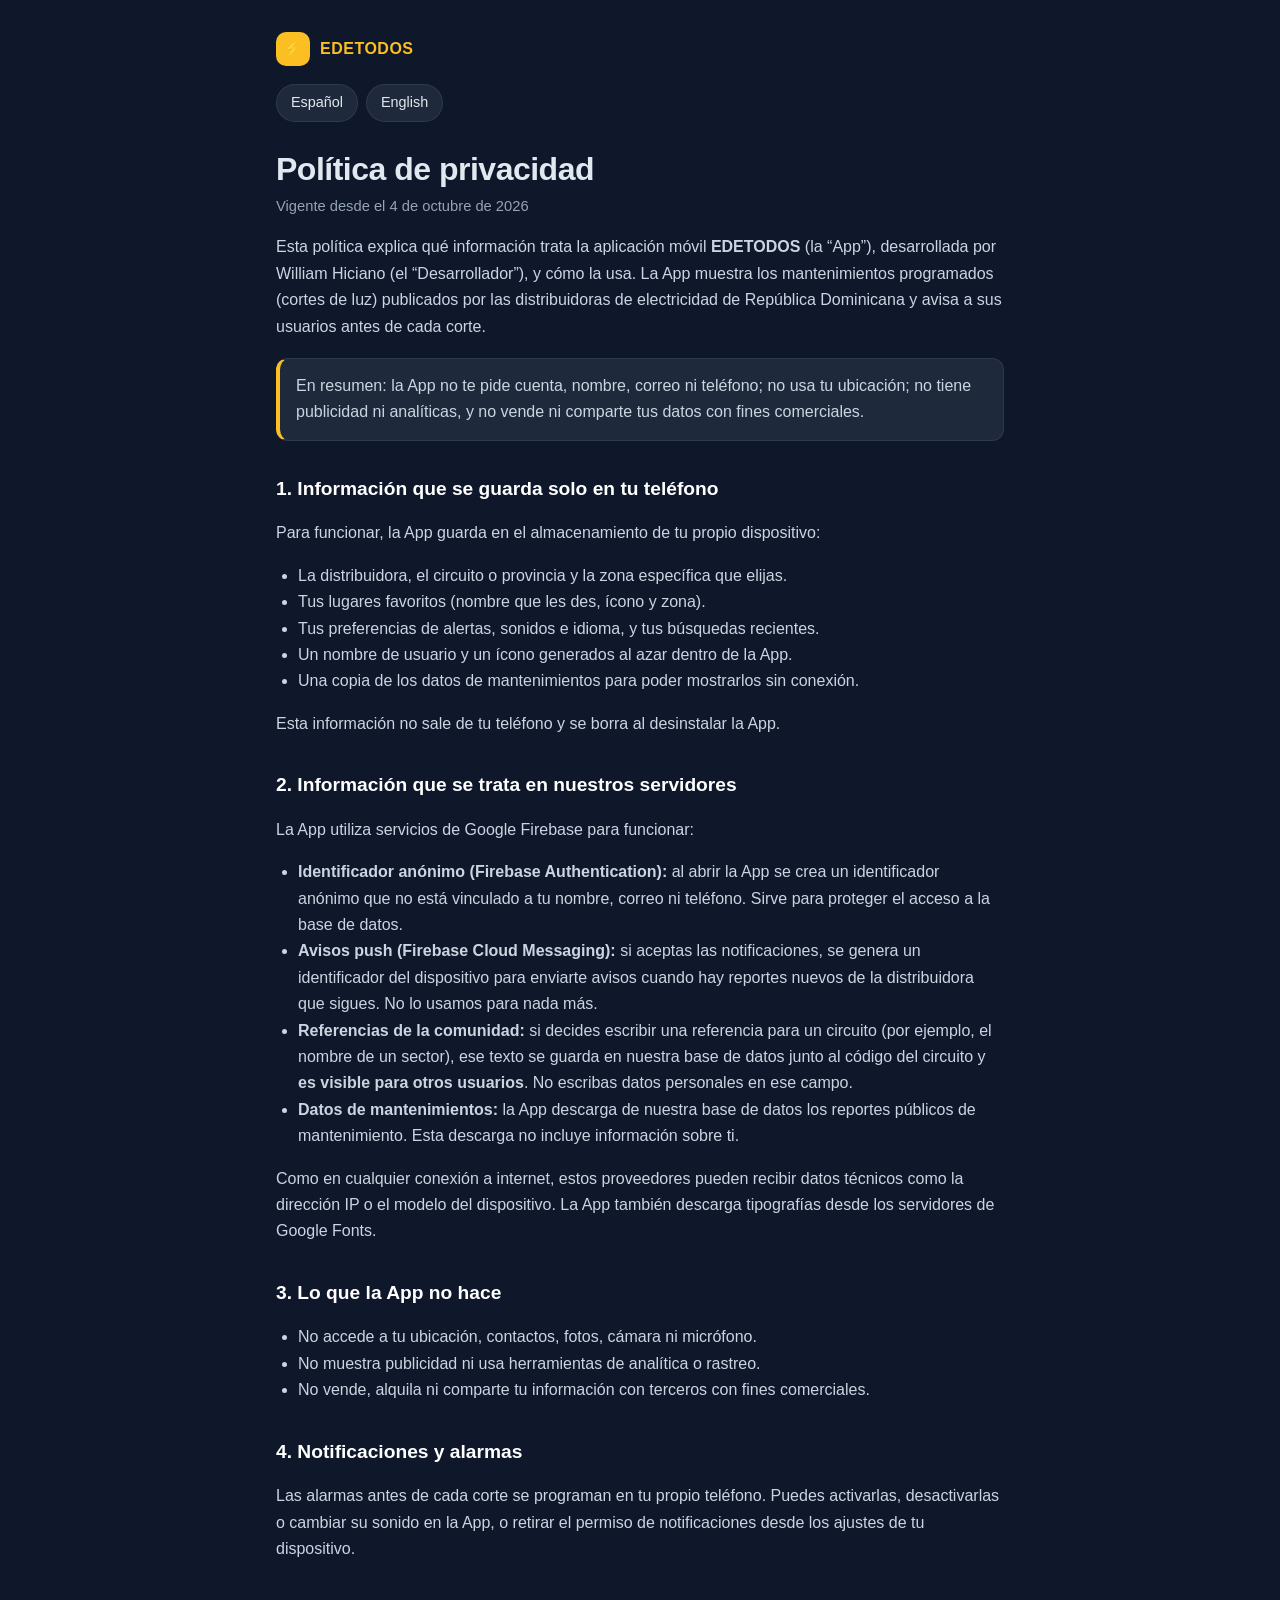
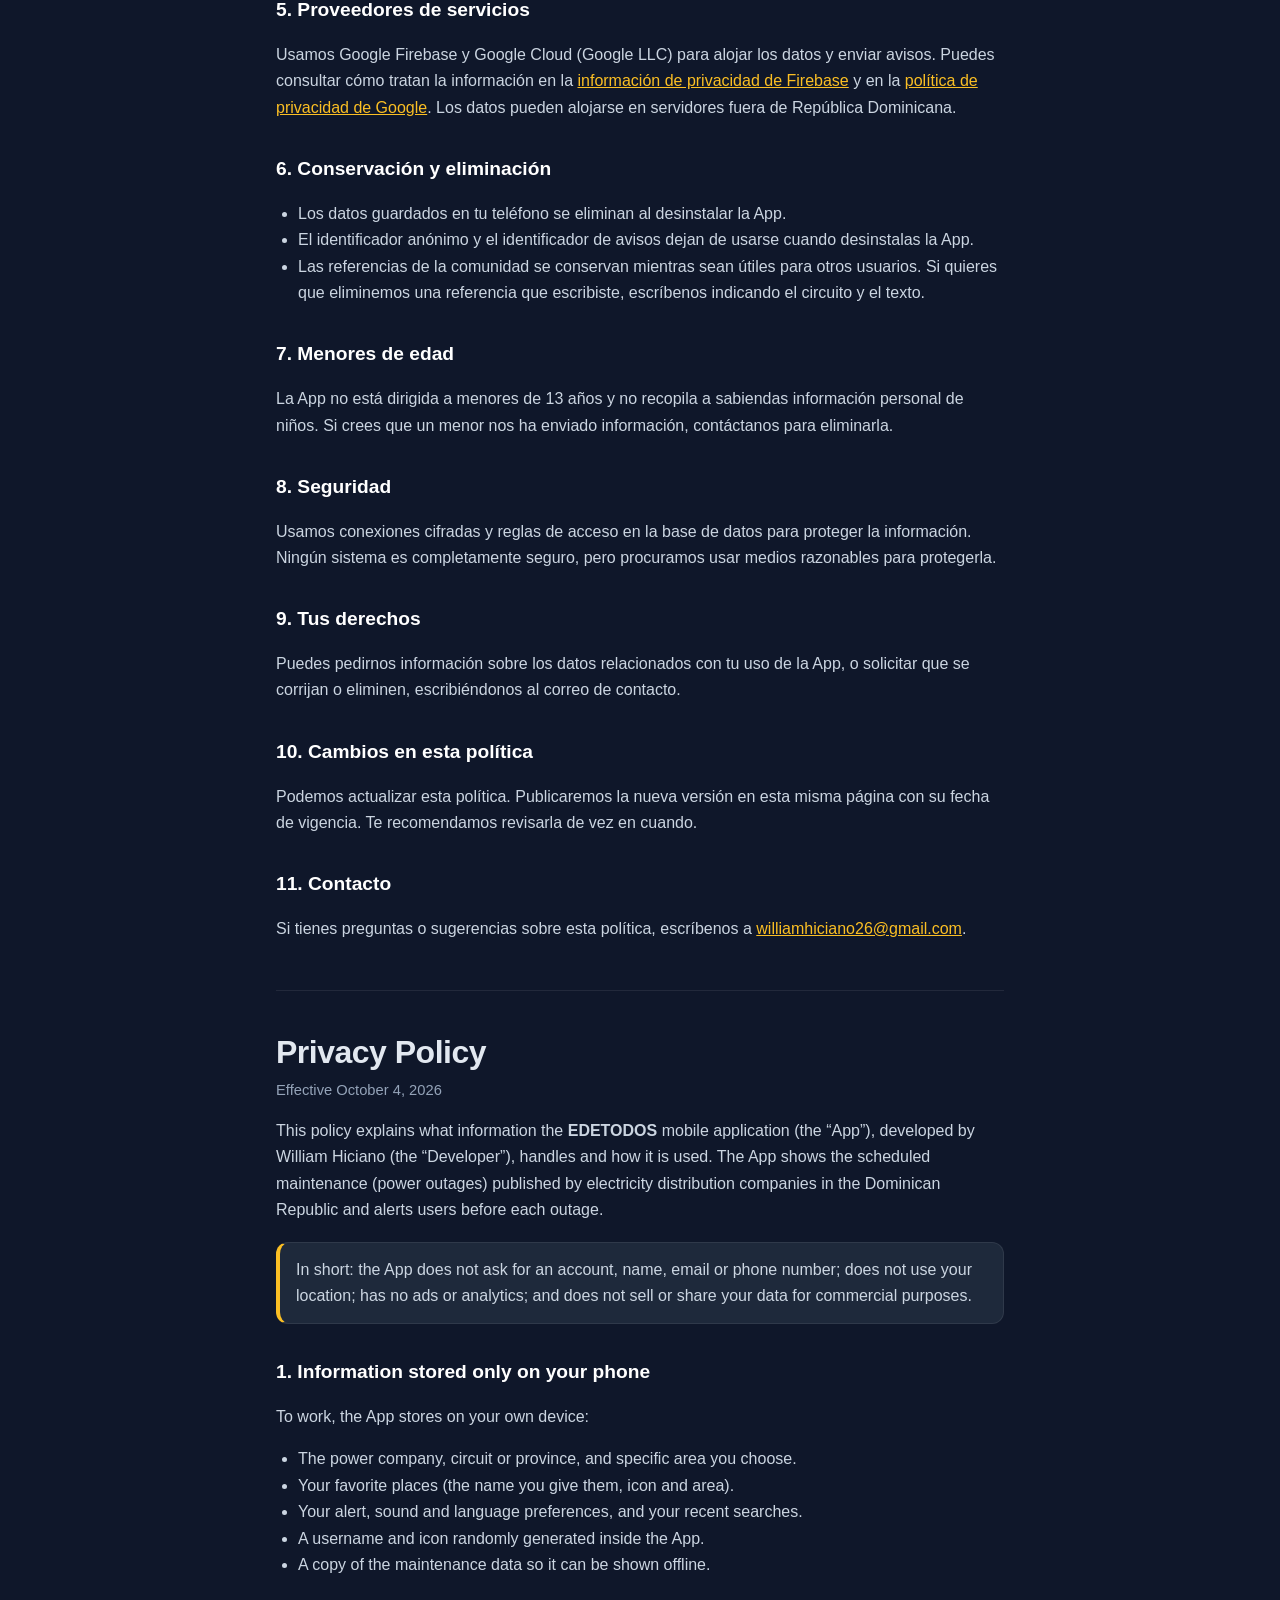
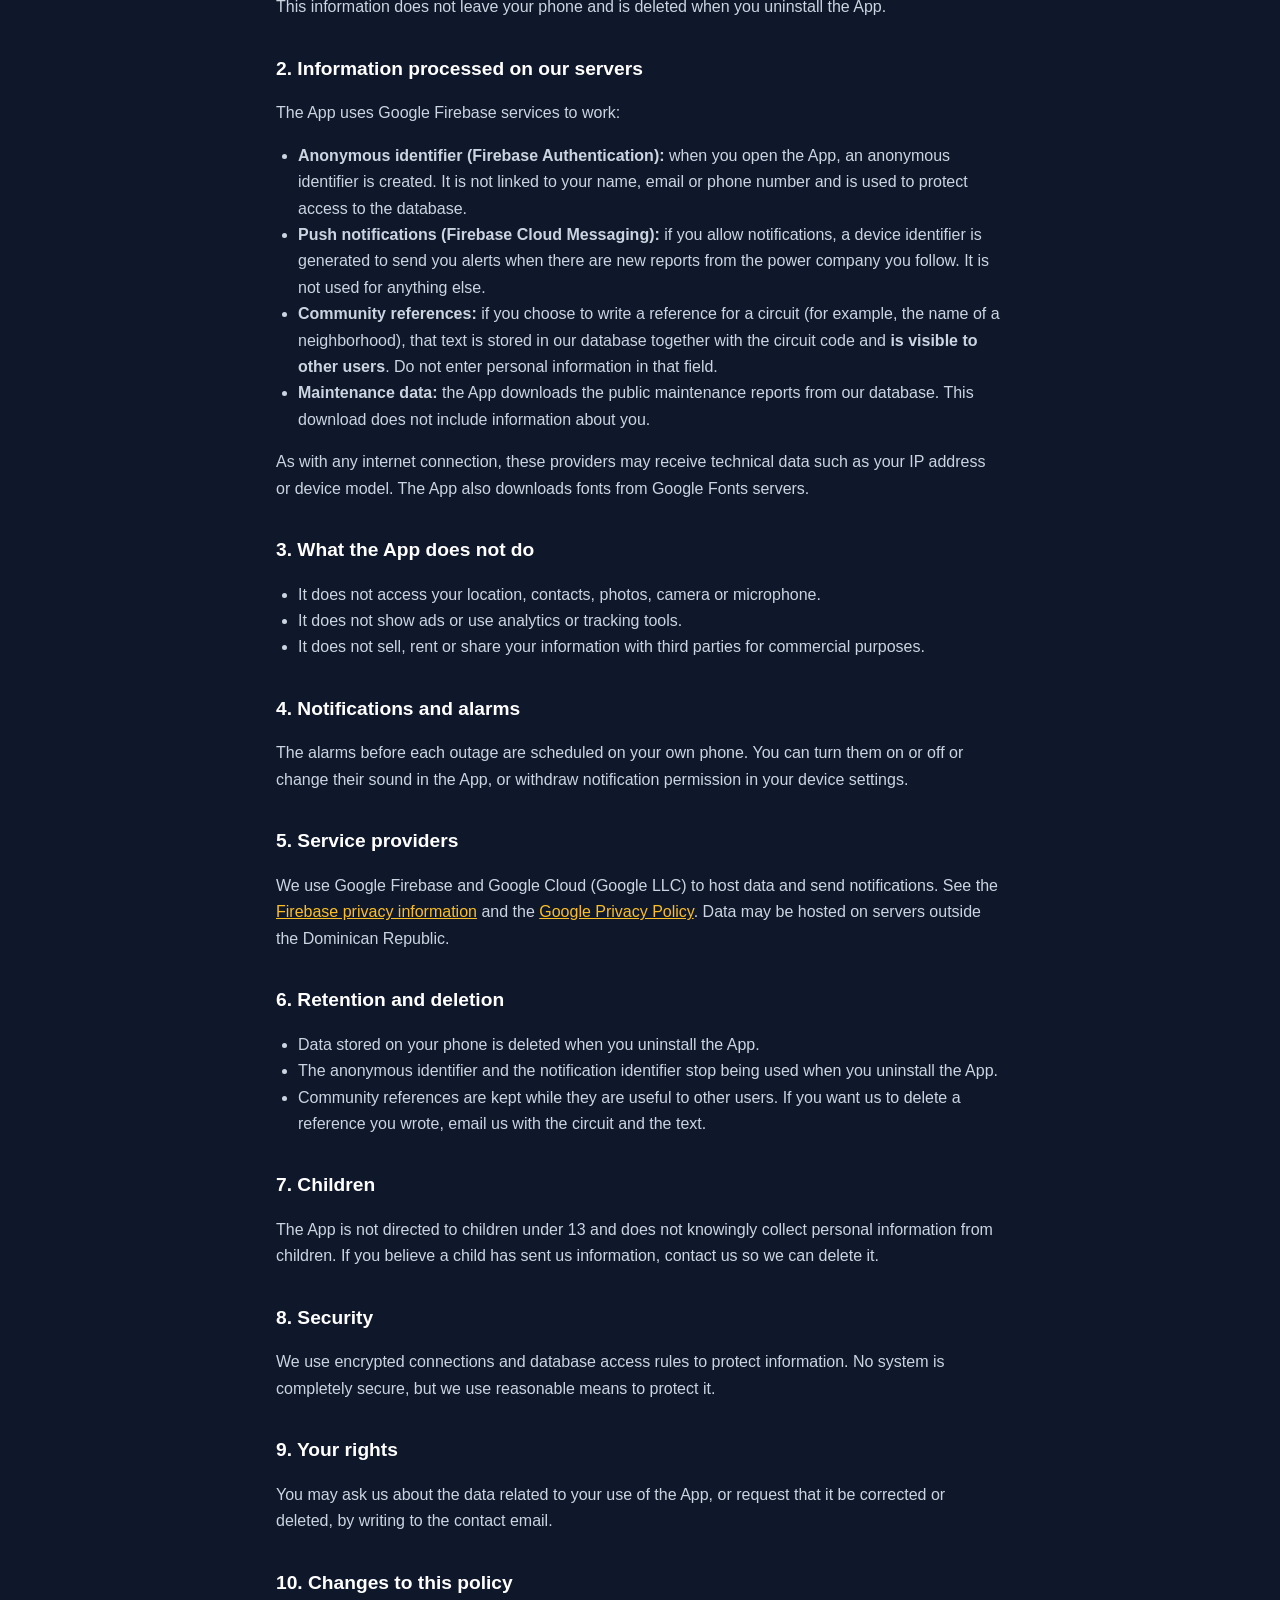
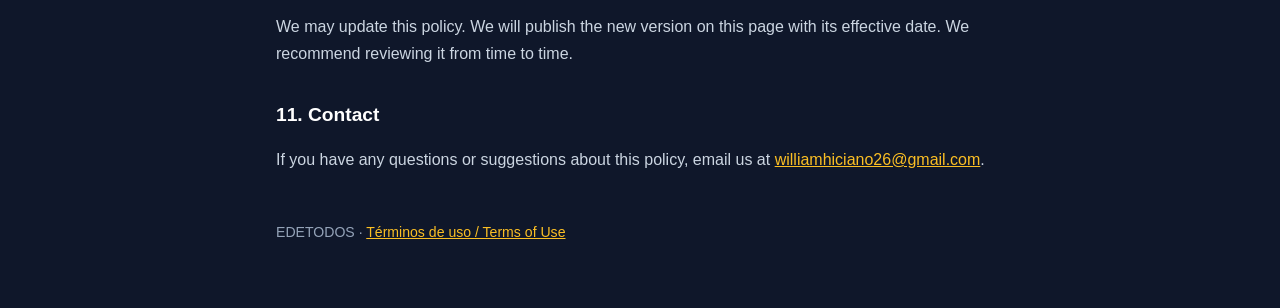
==== privacidad.html @ 7382ba8d "Agregar política de privacidad y términos de uso Páginas en español e inglés (privacidad.html, termi" ====
<!doctype html>
<html lang="es">
<head>
  <meta charset="utf-8">
  <meta name="viewport" content="width=device-width, initial-scale=1">
  <title>Política de privacidad · EDETODOS</title>
  <meta name="description" content="Política de privacidad de la app EDETODOS.">
  <link rel="stylesheet" href="estilo.css">
</head>
<body>
<main>
  <header>
    <a class="marca" href="./"><span>⚡</span>EDETODOS</a>
    <nav class="idiomas"><a href="#es">Español</a><a href="#en">English</a></nav>
  </header>

  <section id="es" lang="es">
    <h1>Política de privacidad</h1>
    <p class="fecha">Vigente desde el 4 de octubre de 2026</p>

    <p>Esta política explica qué información trata la aplicación móvil <strong>EDETODOS</strong> (la “App”), desarrollada por William Hiciano (el “Desarrollador”), y cómo la usa. La App muestra los mantenimientos programados (cortes de luz) publicados por las distribuidoras de electricidad de República Dominicana y avisa a sus usuarios antes de cada corte.</p>

    <div class="nota"><p>En resumen: la App no te pide cuenta, nombre, correo ni teléfono; no usa tu ubicación; no tiene publicidad ni analíticas, y no vende ni comparte tus datos con fines comerciales.</p></div>

    <h2>1. Información que se guarda solo en tu teléfono</h2>
    <p>Para funcionar, la App guarda en el almacenamiento de tu propio dispositivo:</p>
    <ul>
      <li>La distribuidora, el circuito o provincia y la zona específica que elijas.</li>
      <li>Tus lugares favoritos (nombre que les des, ícono y zona).</li>
      <li>Tus preferencias de alertas, sonidos e idioma, y tus búsquedas recientes.</li>
      <li>Un nombre de usuario y un ícono generados al azar dentro de la App.</li>
      <li>Una copia de los datos de mantenimientos para poder mostrarlos sin conexión.</li>
    </ul>
    <p>Esta información no sale de tu teléfono y se borra al desinstalar la App.</p>

    <h2>2. Información que se trata en nuestros servidores</h2>
    <p>La App utiliza servicios de Google Firebase para funcionar:</p>
    <ul>
      <li><strong>Identificador anónimo (Firebase Authentication):</strong> al abrir la App se crea un identificador anónimo que no está vinculado a tu nombre, correo ni teléfono. Sirve para proteger el acceso a la base de datos.</li>
      <li><strong>Avisos push (Firebase Cloud Messaging):</strong> si aceptas las notificaciones, se genera un identificador del dispositivo para enviarte avisos cuando hay reportes nuevos de la distribuidora que sigues. No lo usamos para nada más.</li>
      <li><strong>Referencias de la comunidad:</strong> si decides escribir una referencia para un circuito (por ejemplo, el nombre de un sector), ese texto se guarda en nuestra base de datos junto al código del circuito y <strong>es visible para otros usuarios</strong>. No escribas datos personales en ese campo.</li>
      <li><strong>Datos de mantenimientos:</strong> la App descarga de nuestra base de datos los reportes públicos de mantenimiento. Esta descarga no incluye información sobre ti.</li>
    </ul>
    <p>Como en cualquier conexión a internet, estos proveedores pueden recibir datos técnicos como la dirección IP o el modelo del dispositivo. La App también descarga tipografías desde los servidores de Google Fonts.</p>

    <h2>3. Lo que la App no hace</h2>
    <ul>
      <li>No accede a tu ubicación, contactos, fotos, cámara ni micrófono.</li>
      <li>No muestra publicidad ni usa herramientas de analítica o rastreo.</li>
      <li>No vende, alquila ni comparte tu información con terceros con fines comerciales.</li>
    </ul>

    <h2>4. Notificaciones y alarmas</h2>
    <p>Las alarmas antes de cada corte se programan en tu propio teléfono. Puedes activarlas, desactivarlas o cambiar su sonido en la App, o retirar el permiso de notificaciones desde los ajustes de tu dispositivo.</p>

    <h2>5. Proveedores de servicios</h2>
    <p>Usamos Google Firebase y Google Cloud (Google LLC) para alojar los datos y enviar avisos. Puedes consultar cómo tratan la información en la <a href="https://firebase.google.com/support/privacy" target="_blank" rel="noopener">información de privacidad de Firebase</a> y en la <a href="https://policies.google.com/privacy" target="_blank" rel="noopener">política de privacidad de Google</a>. Los datos pueden alojarse en servidores fuera de República Dominicana.</p>

    <h2>6. Conservación y eliminación</h2>
    <ul>
      <li>Los datos guardados en tu teléfono se eliminan al desinstalar la App.</li>
      <li>El identificador anónimo y el identificador de avisos dejan de usarse cuando desinstalas la App.</li>
      <li>Las referencias de la comunidad se conservan mientras sean útiles para otros usuarios. Si quieres que eliminemos una referencia que escribiste, escríbenos indicando el circuito y el texto.</li>
    </ul>

    <h2>7. Menores de edad</h2>
    <p>La App no está dirigida a menores de 13 años y no recopila a sabiendas información personal de niños. Si crees que un menor nos ha enviado información, contáctanos para eliminarla.</p>

    <h2>8. Seguridad</h2>
    <p>Usamos conexiones cifradas y reglas de acceso en la base de datos para proteger la información. Ningún sistema es completamente seguro, pero procuramos usar medios razonables para protegerla.</p>

    <h2>9. Tus derechos</h2>
    <p>Puedes pedirnos información sobre los datos relacionados con tu uso de la App, o solicitar que se corrijan o eliminen, escribiéndonos al correo de contacto.</p>

    <h2>10. Cambios en esta política</h2>
    <p>Podemos actualizar esta política. Publicaremos la nueva versión en esta misma página con su fecha de vigencia. Te recomendamos revisarla de vez en cuando.</p>

    <h2>11. Contacto</h2>
    <p>Si tienes preguntas o sugerencias sobre esta política, escríbenos a <a href="mailto:williamhiciano26@gmail.com">williamhiciano26@gmail.com</a>.</p>
  </section>

  <section id="en" lang="en">
    <h1>Privacy Policy</h1>
    <p class="fecha">Effective October 4, 2026</p>

    <p>This policy explains what information the <strong>EDETODOS</strong> mobile application (the “App”), developed by William Hiciano (the “Developer”), handles and how it is used. The App shows the scheduled maintenance (power outages) published by electricity distribution companies in the Dominican Republic and alerts users before each outage.</p>

    <div class="nota"><p>In short: the App does not ask for an account, name, email or phone number; does not use your location; has no ads or analytics; and does not sell or share your data for commercial purposes.</p></div>

    <h2>1. Information stored only on your phone</h2>
    <p>To work, the App stores on your own device:</p>
    <ul>
      <li>The power company, circuit or province, and specific area you choose.</li>
      <li>Your favorite places (the name you give them, icon and area).</li>
      <li>Your alert, sound and language preferences, and your recent searches.</li>
      <li>A username and icon randomly generated inside the App.</li>
      <li>A copy of the maintenance data so it can be shown offline.</li>
    </ul>
    <p>This information does not leave your phone and is deleted when you uninstall the App.</p>

    <h2>2. Information processed on our servers</h2>
    <p>The App uses Google Firebase services to work:</p>
    <ul>
      <li><strong>Anonymous identifier (Firebase Authentication):</strong> when you open the App, an anonymous identifier is created. It is not linked to your name, email or phone number and is used to protect access to the database.</li>
      <li><strong>Push notifications (Firebase Cloud Messaging):</strong> if you allow notifications, a device identifier is generated to send you alerts when there are new reports from the power company you follow. It is not used for anything else.</li>
      <li><strong>Community references:</strong> if you choose to write a reference for a circuit (for example, the name of a neighborhood), that text is stored in our database together with the circuit code and <strong>is visible to other users</strong>. Do not enter personal information in that field.</li>
      <li><strong>Maintenance data:</strong> the App downloads the public maintenance reports from our database. This download does not include information about you.</li>
    </ul>
    <p>As with any internet connection, these providers may receive technical data such as your IP address or device model. The App also downloads fonts from Google Fonts servers.</p>

    <h2>3. What the App does not do</h2>
    <ul>
      <li>It does not access your location, contacts, photos, camera or microphone.</li>
      <li>It does not show ads or use analytics or tracking tools.</li>
      <li>It does not sell, rent or share your information with third parties for commercial purposes.</li>
    </ul>

    <h2>4. Notifications and alarms</h2>
    <p>The alarms before each outage are scheduled on your own phone. You can turn them on or off or change their sound in the App, or withdraw notification permission in your device settings.</p>

    <h2>5. Service providers</h2>
    <p>We use Google Firebase and Google Cloud (Google LLC) to host data and send notifications. See the <a href="https://firebase.google.com/support/privacy" target="_blank" rel="noopener">Firebase privacy information</a> and the <a href="https://policies.google.com/privacy" target="_blank" rel="noopener">Google Privacy Policy</a>. Data may be hosted on servers outside the Dominican Republic.</p>

    <h2>6. Retention and deletion</h2>
    <ul>
      <li>Data stored on your phone is deleted when you uninstall the App.</li>
      <li>The anonymous identifier and the notification identifier stop being used when you uninstall the App.</li>
      <li>Community references are kept while they are useful to other users. If you want us to delete a reference you wrote, email us with the circuit and the text.</li>
    </ul>

    <h2>7. Children</h2>
    <p>The App is not directed to children under 13 and does not knowingly collect personal information from children. If you believe a child has sent us information, contact us so we can delete it.</p>

    <h2>8. Security</h2>
    <p>We use encrypted connections and database access rules to protect information. No system is completely secure, but we use reasonable means to protect it.</p>

    <h2>9. Your rights</h2>
    <p>You may ask us about the data related to your use of the App, or request that it be corrected or deleted, by writing to the contact email.</p>

    <h2>10. Changes to this policy</h2>
    <p>We may update this policy. We will publish the new version on this page with its effective date. We recommend reviewing it from time to time.</p>

    <h2>11. Contact</h2>
    <p>If you have any questions or suggestions about this policy, email us at <a href="mailto:williamhiciano26@gmail.com">williamhiciano26@gmail.com</a>.</p>
  </section>

  <footer>EDETODOS · <a href="terminos.html">Términos de uso / Terms of Use</a></footer>
</main>
</body>
</html>
---- estilo.css ----
:root {
  --fondo: #0F172A;
  --tarjeta: #1E293B;
  --texto: #E2E8F0;
  --suave: #94A3B8;
  --ambar: #FBBF24;
  --borde: rgba(255, 255, 255, 0.08);
}
* { box-sizing: border-box; }
html { scroll-behavior: smooth; }
body {
  margin: 0;
  background: var(--fondo);
  color: var(--texto);
  font-family: -apple-system, BlinkMacSystemFont, "Segoe UI", Roboto, "Helvetica Neue", Arial, sans-serif;
  line-height: 1.65;
  font-size: 16px;
}
main { max-width: 760px; margin: 0 auto; padding: 32px 16px 64px; }
header { margin-bottom: 28px; }
.marca { display: inline-flex; align-items: center; gap: 10px; color: var(--ambar); font-weight: 800; letter-spacing: 0.5px; text-decoration: none; }
.marca span { display: grid; place-items: center; width: 34px; height: 34px; border-radius: 10px; background: var(--ambar); color: var(--fondo); }
h1 { font-size: 2rem; line-height: 1.2; margin: 18px 0 6px; letter-spacing: -0.5px; }
h2 { font-size: 1.2rem; margin: 32px 0 8px; color: #fff; }
h3 { font-size: 1rem; margin: 20px 0 6px; color: #fff; }
p, li { color: #CBD5E1; }
a { color: var(--ambar); }
ul { padding-left: 22px; }
.fecha { color: var(--suave); font-size: 0.92rem; margin: 0; }
.idiomas { display: flex; gap: 8px; margin: 18px 0 8px; }
.idiomas a { padding: 6px 14px; border-radius: 999px; border: 1px solid var(--borde); color: var(--texto); text-decoration: none; font-size: 0.9rem; background: var(--tarjeta); }
.idiomas a:hover { border-color: var(--ambar); }
.nota { background: var(--tarjeta); border: 1px solid var(--borde); border-left: 4px solid var(--ambar); border-radius: 12px; padding: 14px 16px; margin: 18px 0; }
.nota p { margin: 0; }
section + section { border-top: 1px solid var(--borde); margin-top: 48px; padding-top: 24px; }
.tarjetas { display: grid; gap: 12px; margin-top: 24px; }
.tarjetas a { display: block; padding: 18px; border-radius: 16px; background: var(--tarjeta); border: 1px solid var(--borde); text-decoration: none; color: var(--texto); }
.tarjetas a:hover { border-color: var(--ambar); }
.tarjetas strong { display: block; font-size: 1.05rem; color: #fff; }
.tarjetas small { color: var(--suave); }
footer { margin-top: 48px; color: var(--suave); font-size: 0.88rem; }
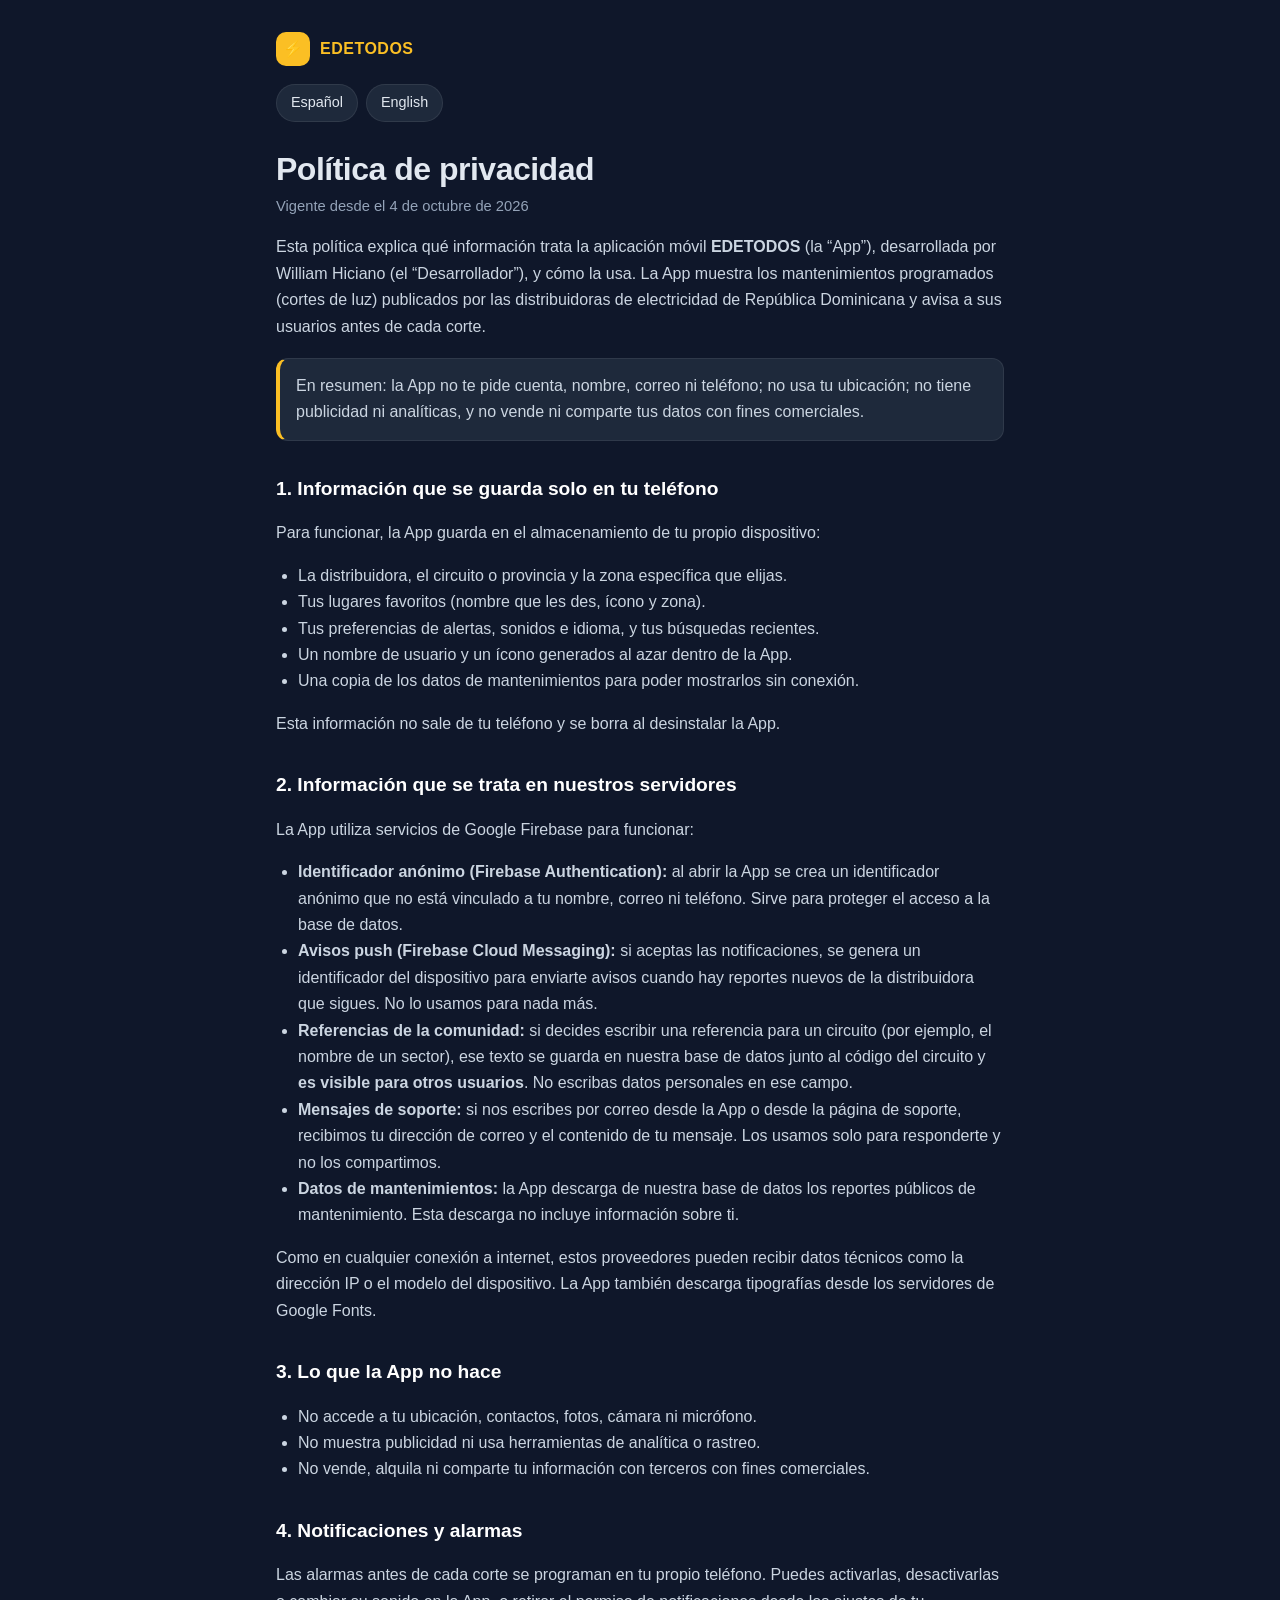
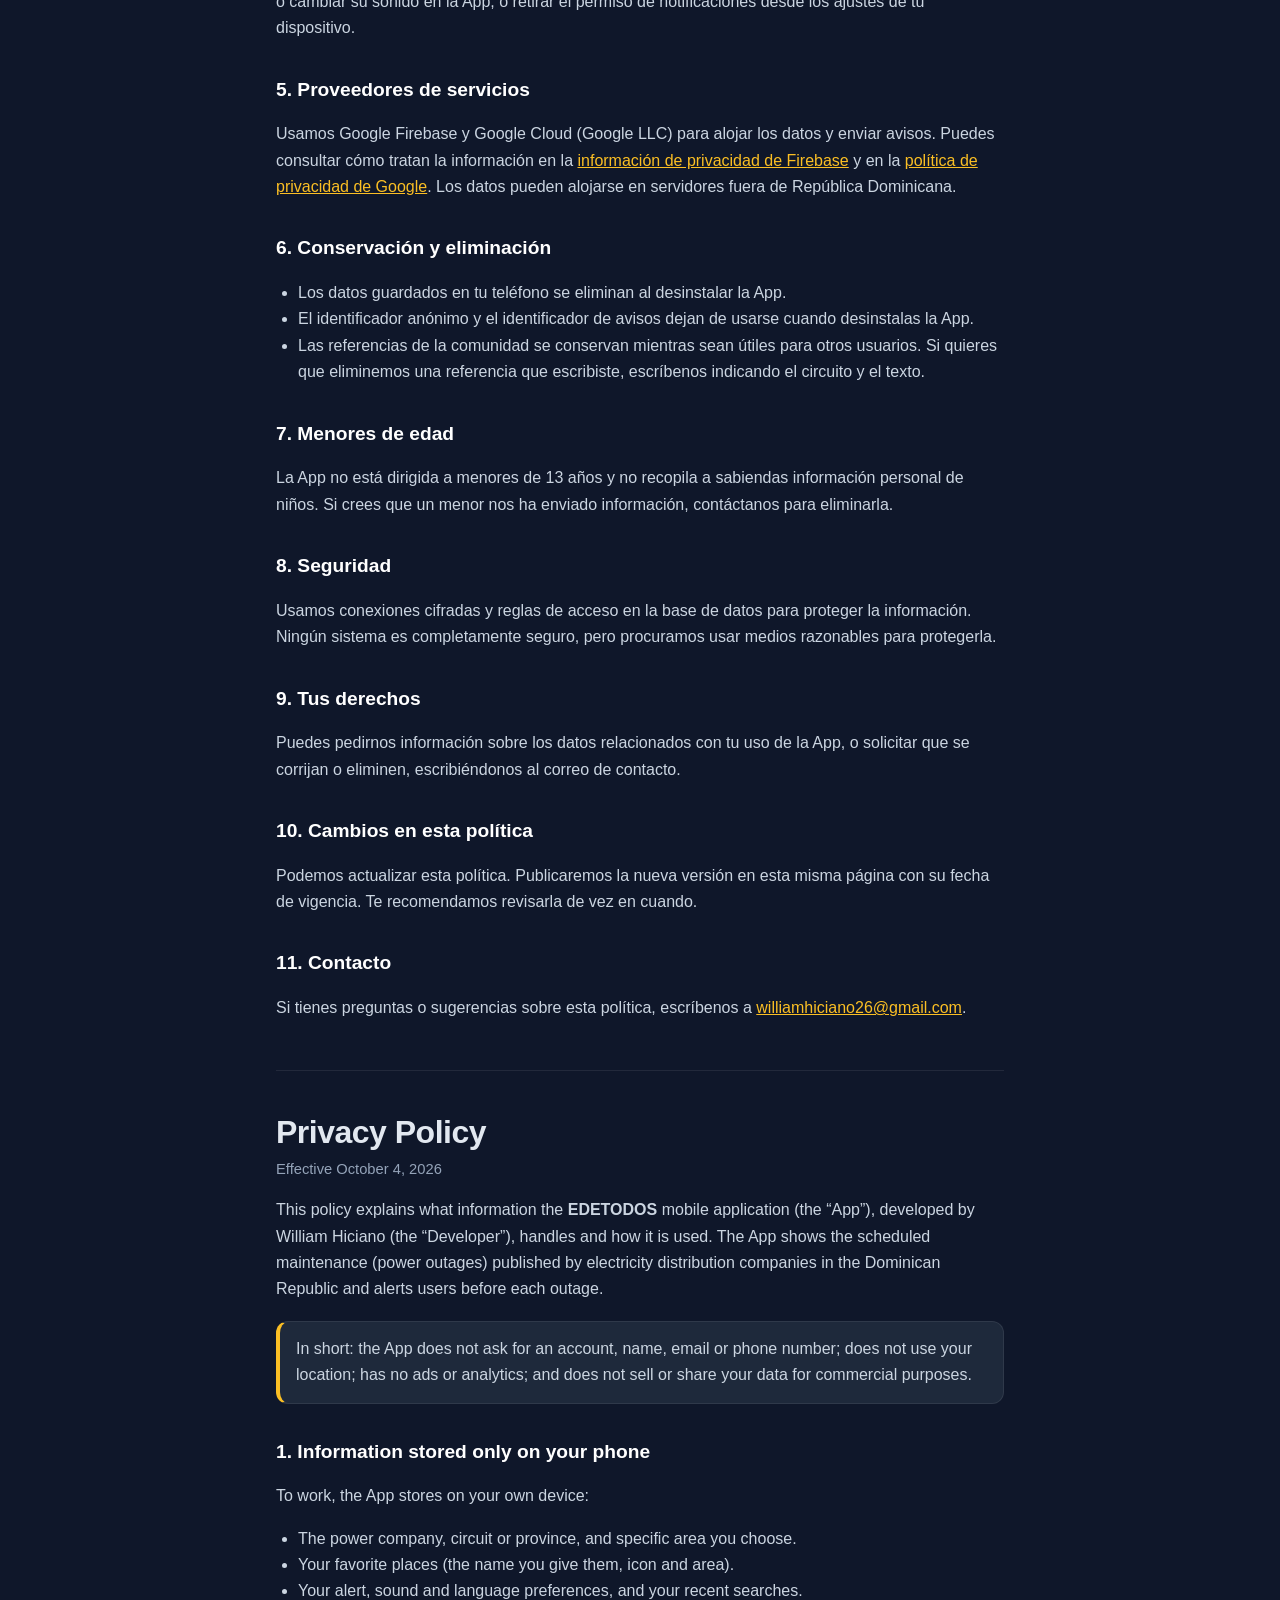
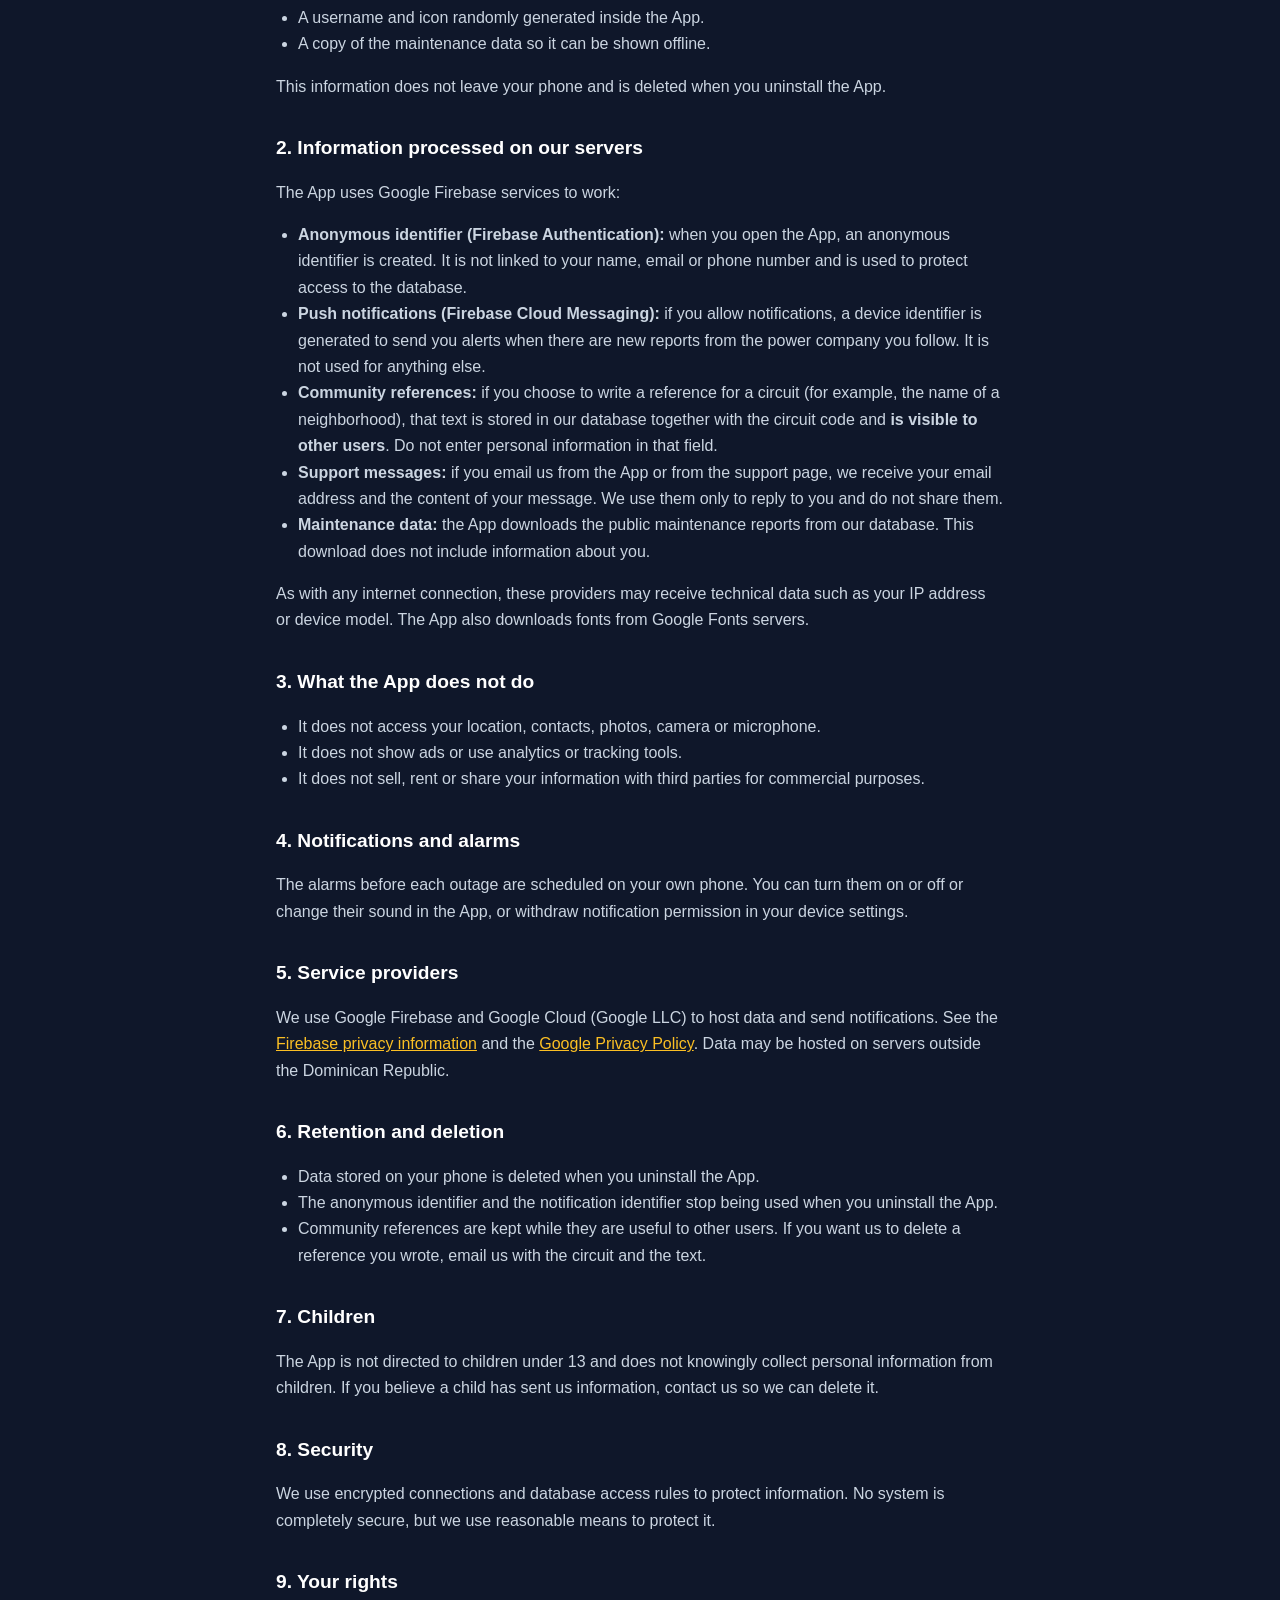
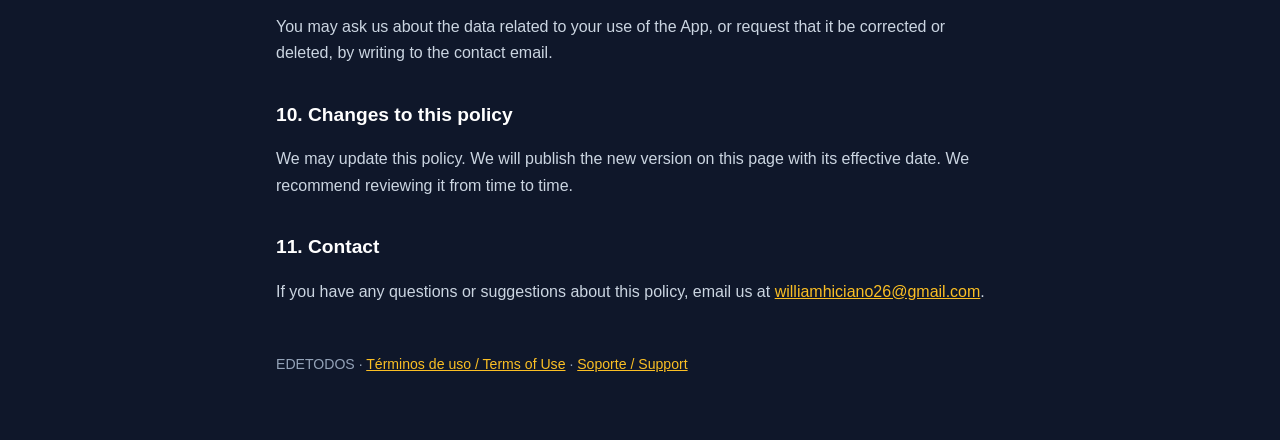
==== commit 612da826: "Agregar página de soporte y contacto Nueva soporte.html (ES/EN) con botón de correo y preguntas frec" ====
--- a/privacidad.html
+++ b/privacidad.html
@@ -39,6 +39,7 @@
       <li><strong>Identificador anónimo (Firebase Authentication):</strong> al abrir la App se crea un identificador anónimo que no está vinculado a tu nombre, correo ni teléfono. Sirve para proteger el acceso a la base de datos.</li>
       <li><strong>Avisos push (Firebase Cloud Messaging):</strong> si aceptas las notificaciones, se genera un identificador del dispositivo para enviarte avisos cuando hay reportes nuevos de la distribuidora que sigues. No lo usamos para nada más.</li>
       <li><strong>Referencias de la comunidad:</strong> si decides escribir una referencia para un circuito (por ejemplo, el nombre de un sector), ese texto se guarda en nuestra base de datos junto al código del circuito y <strong>es visible para otros usuarios</strong>. No escribas datos personales en ese campo.</li>
+      <li><strong>Mensajes de soporte:</strong> si nos escribes por correo desde la App o desde la página de soporte, recibimos tu dirección de correo y el contenido de tu mensaje. Los usamos solo para responderte y no los compartimos.</li>
       <li><strong>Datos de mantenimientos:</strong> la App descarga de nuestra base de datos los reportes públicos de mantenimiento. Esta descarga no incluye información sobre ti.</li>
     </ul>
     <p>Como en cualquier conexión a internet, estos proveedores pueden recibir datos técnicos como la dirección IP o el modelo del dispositivo. La App también descarga tipografías desde los servidores de Google Fonts.</p>
@@ -104,6 +105,7 @@
       <li><strong>Anonymous identifier (Firebase Authentication):</strong> when you open the App, an anonymous identifier is created. It is not linked to your name, email or phone number and is used to protect access to the database.</li>
       <li><strong>Push notifications (Firebase Cloud Messaging):</strong> if you allow notifications, a device identifier is generated to send you alerts when there are new reports from the power company you follow. It is not used for anything else.</li>
       <li><strong>Community references:</strong> if you choose to write a reference for a circuit (for example, the name of a neighborhood), that text is stored in our database together with the circuit code and <strong>is visible to other users</strong>. Do not enter personal information in that field.</li>
+      <li><strong>Support messages:</strong> if you email us from the App or from the support page, we receive your email address and the content of your message. We use them only to reply to you and do not share them.</li>
       <li><strong>Maintenance data:</strong> the App downloads the public maintenance reports from our database. This download does not include information about you.</li>
     </ul>
     <p>As with any internet connection, these providers may receive technical data such as your IP address or device model. The App also downloads fonts from Google Fonts servers.</p>
@@ -144,7 +146,7 @@
     <p>If you have any questions or suggestions about this policy, email us at <a href="mailto:williamhiciano26@gmail.com">williamhiciano26@gmail.com</a>.</p>
   </section>
 
-  <footer>EDETODOS · <a href="terminos.html">Términos de uso / Terms of Use</a></footer>
+  <footer>EDETODOS · <a href="terminos.html">Términos de uso / Terms of Use</a> · <a href="soporte.html">Soporte / Support</a></footer>
 </main>
 </body>
 </html>
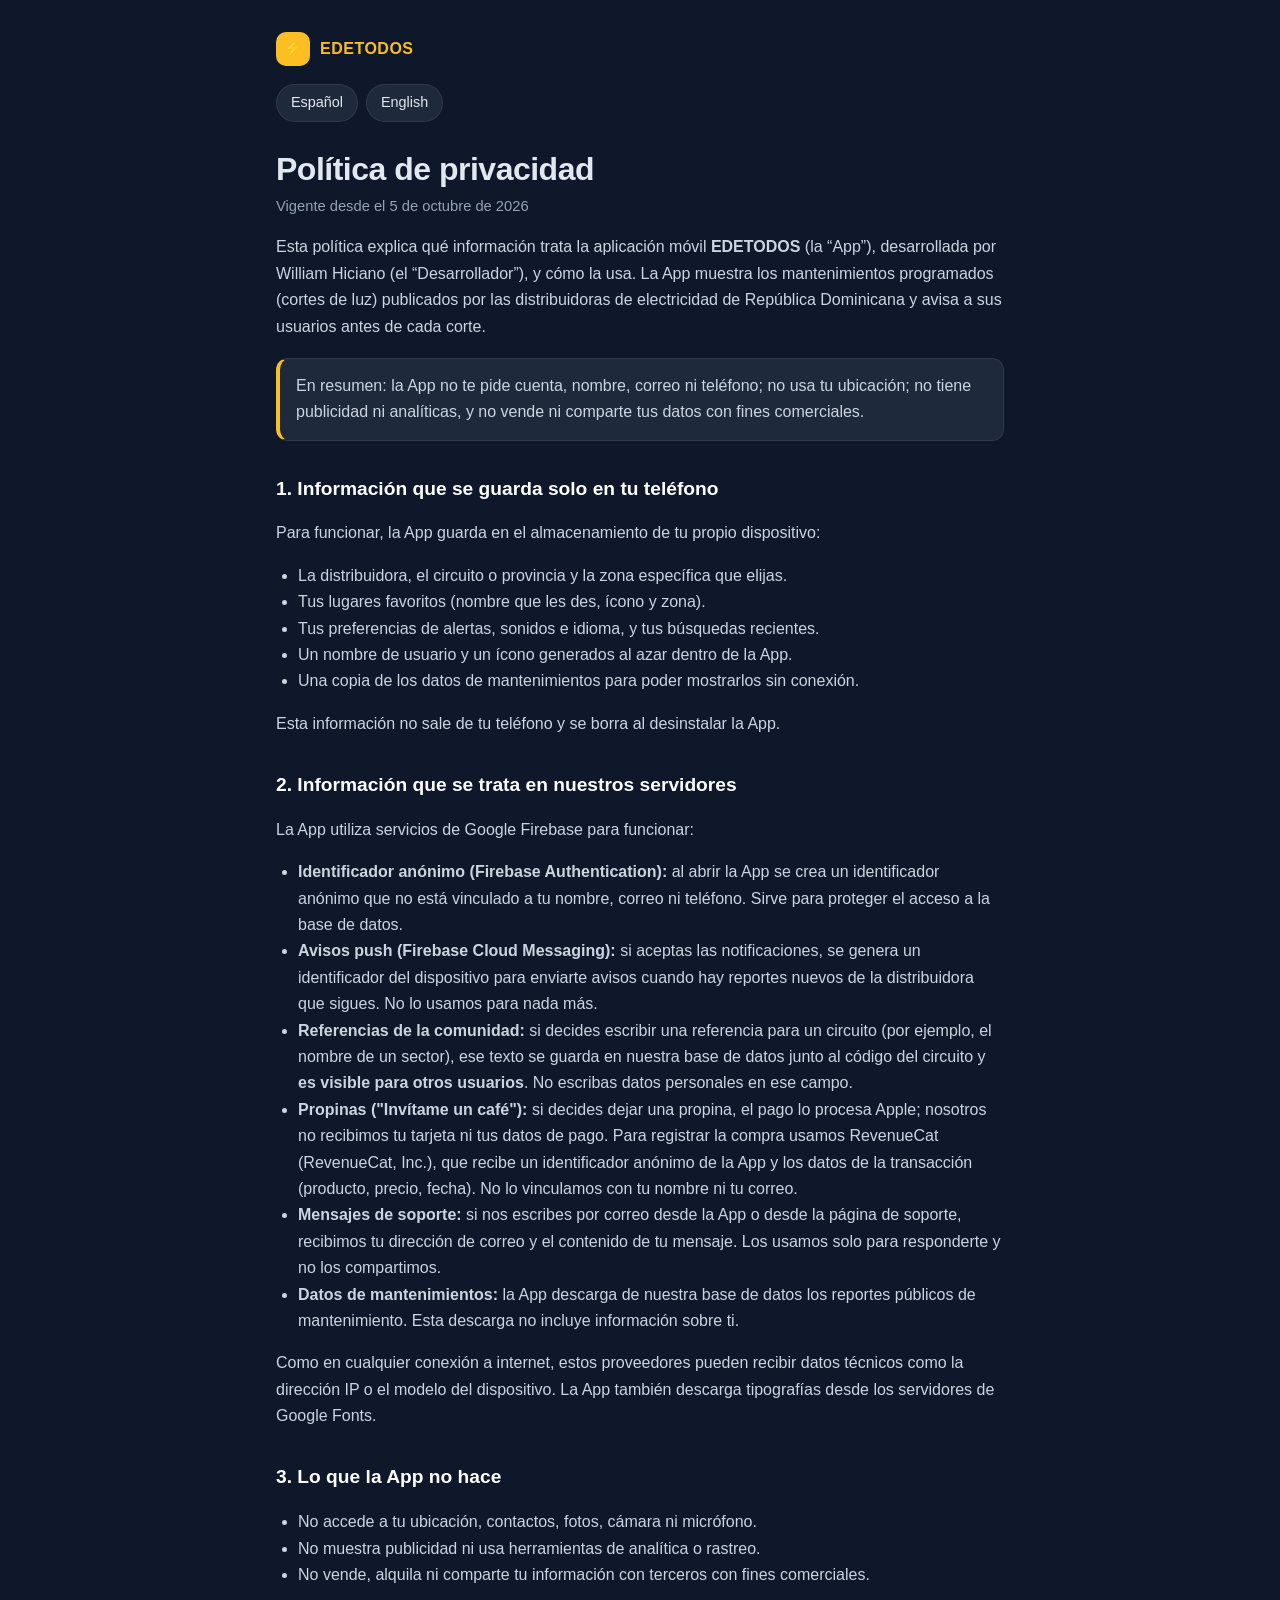
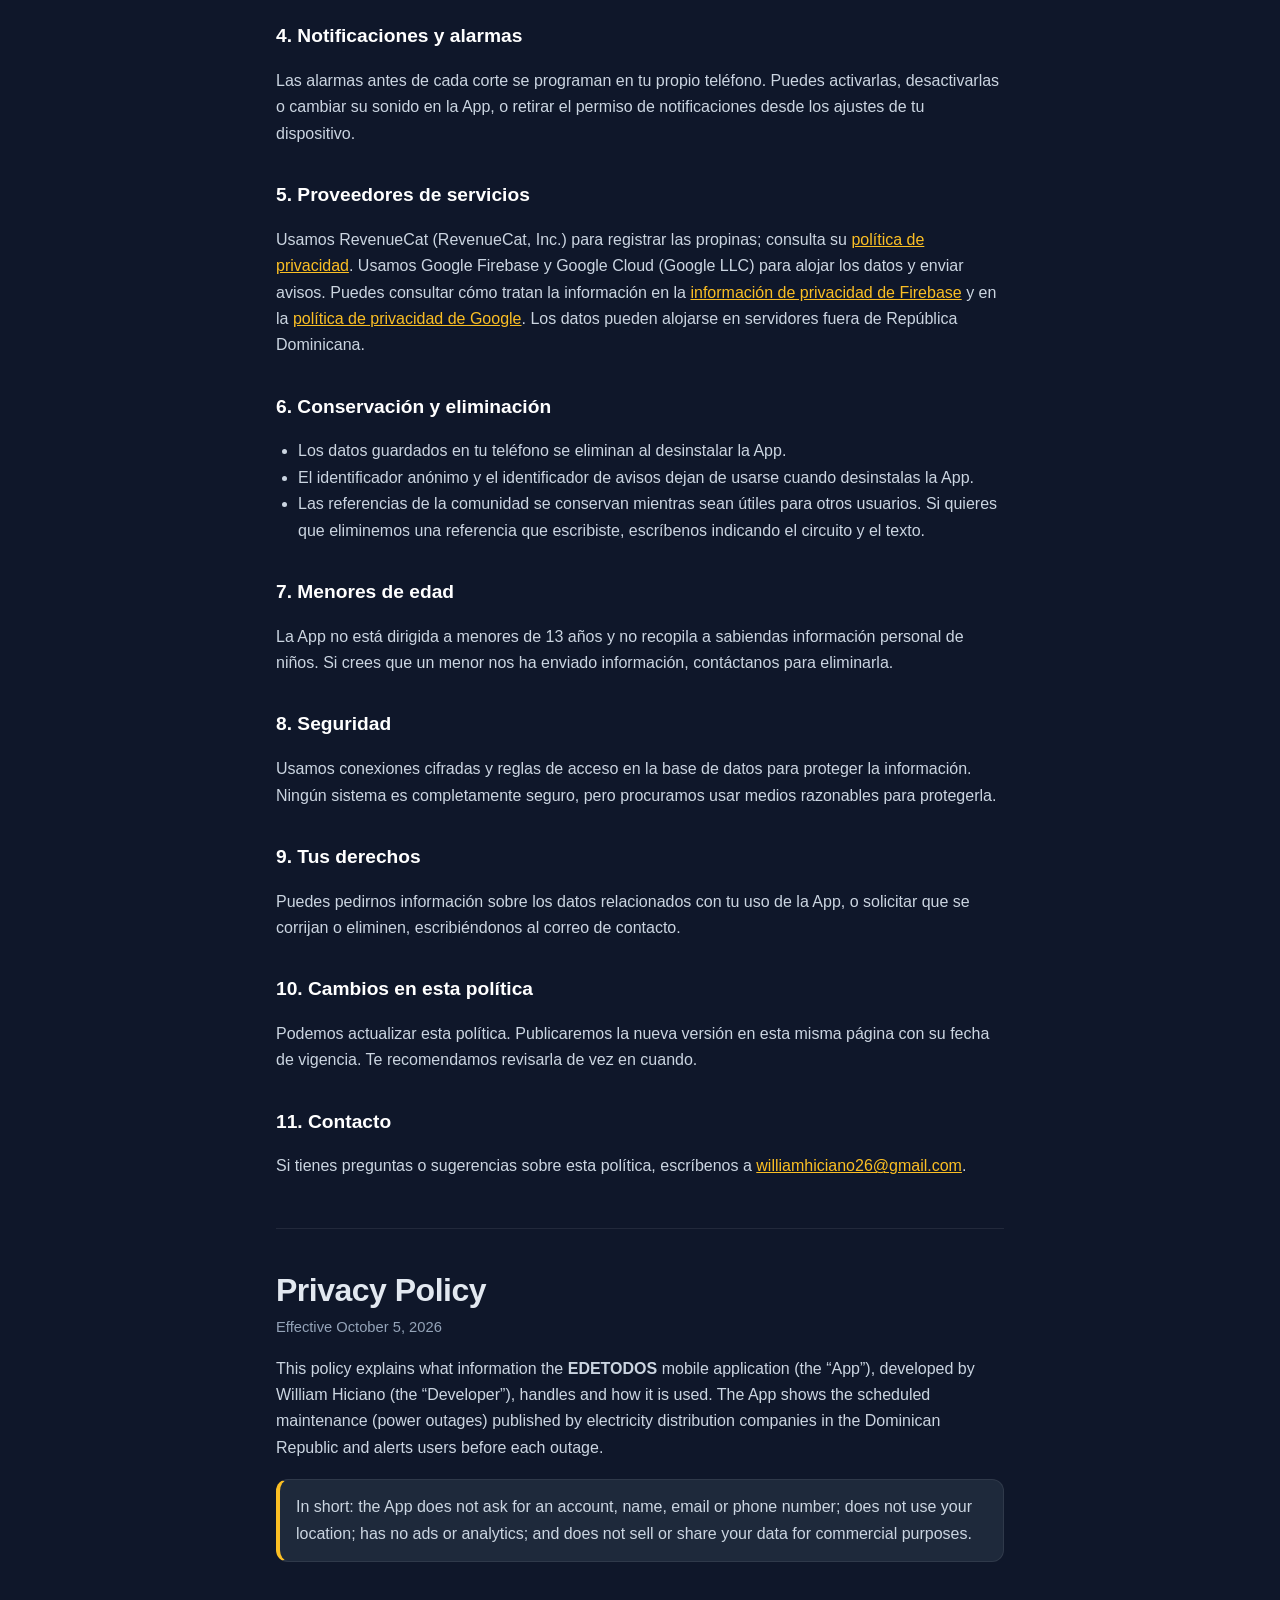
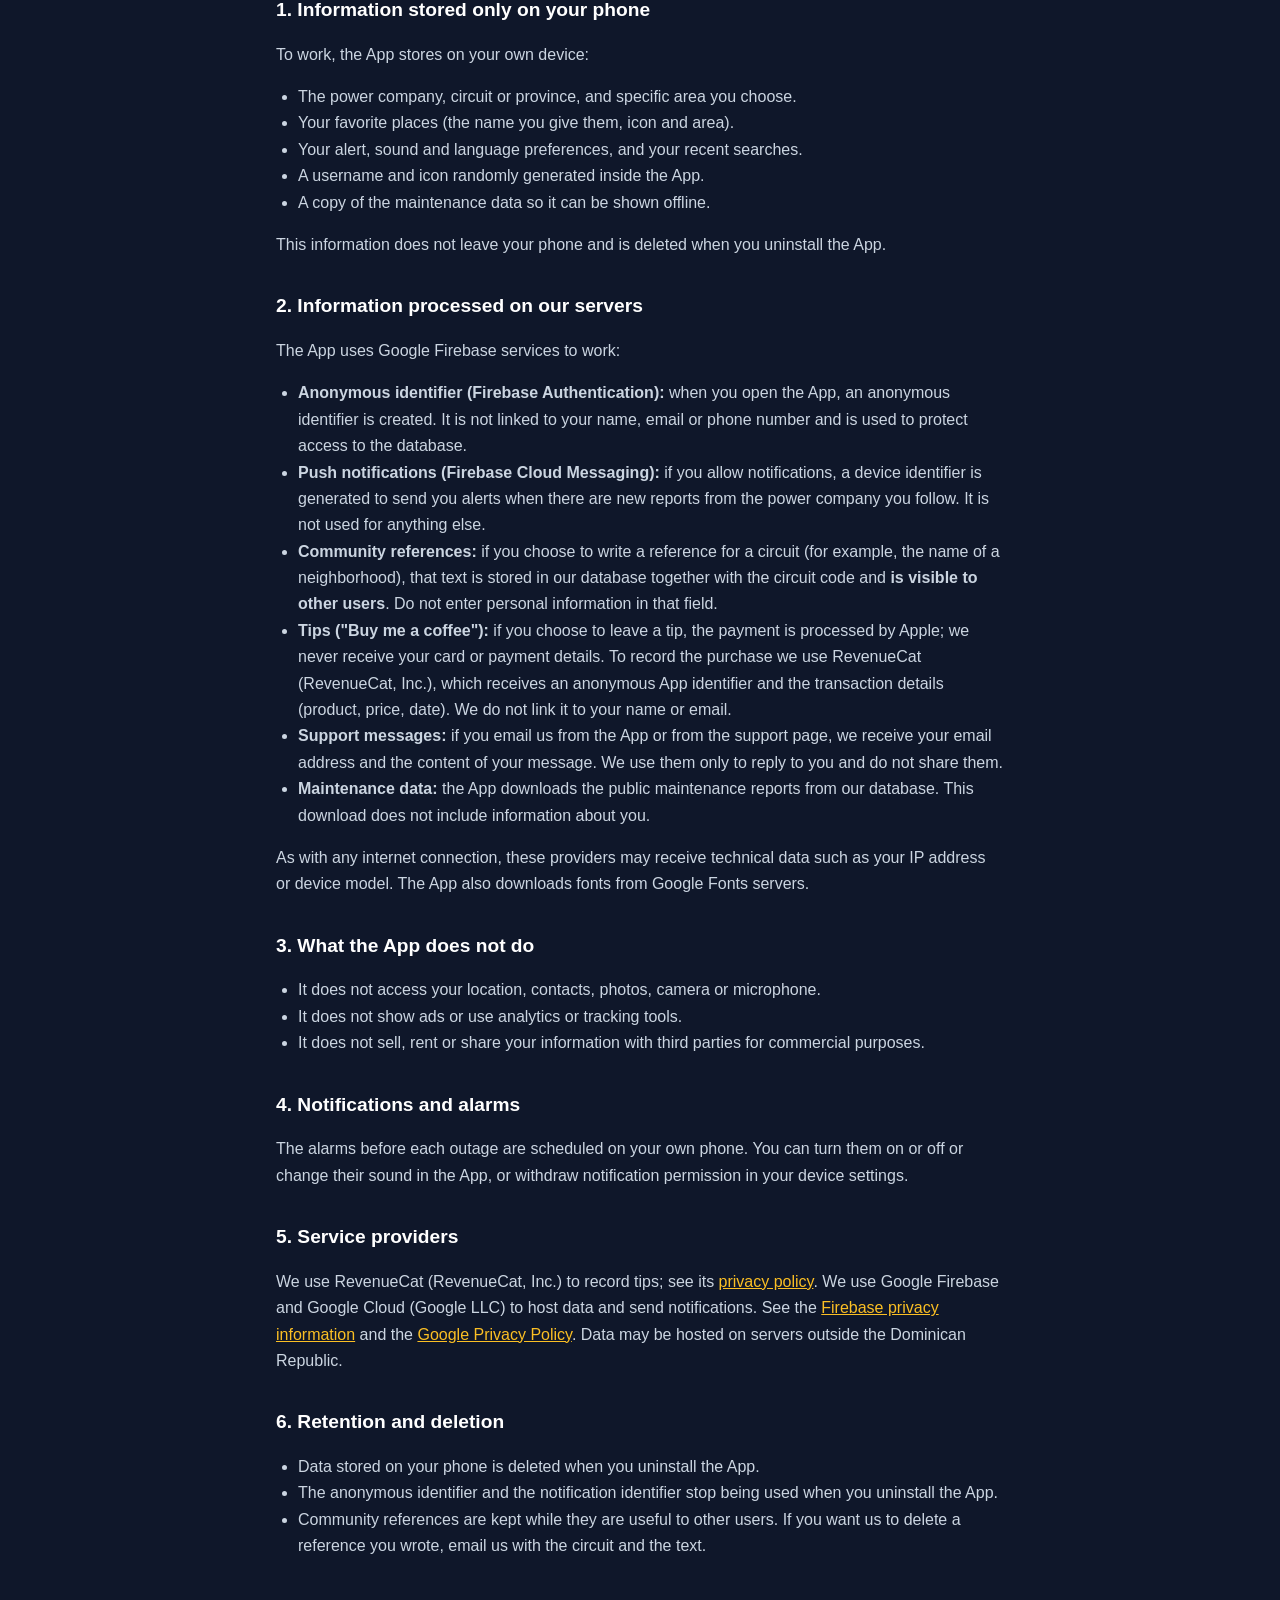
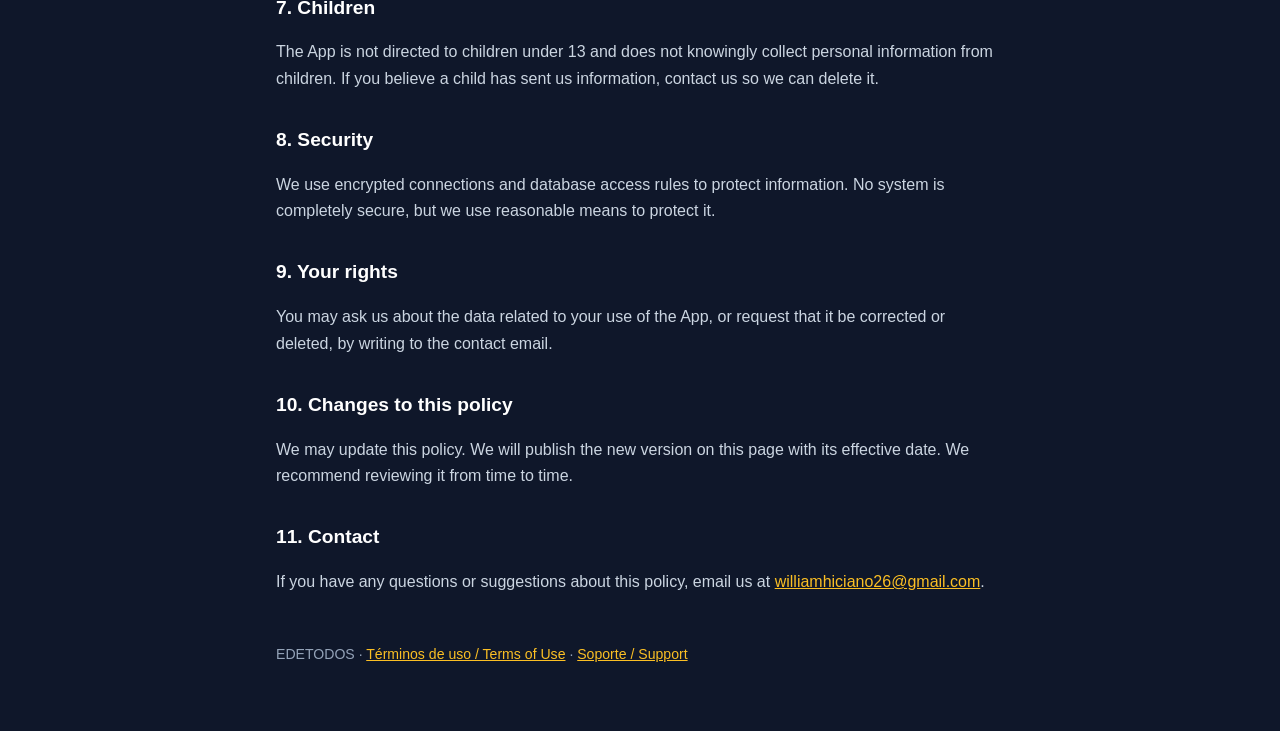
==== commit aefcc7a2: "Privacidad y términos: propinas con Apple y RevenueCat La política explica que las propinas las proc" ====
--- a/privacidad.html
+++ b/privacidad.html
@@ -16,7 +16,7 @@
 
   <section id="es" lang="es">
     <h1>Política de privacidad</h1>
-    <p class="fecha">Vigente desde el 4 de octubre de 2026</p>
+    <p class="fecha">Vigente desde el 5 de octubre de 2026</p>
 
     <p>Esta política explica qué información trata la aplicación móvil <strong>EDETODOS</strong> (la “App”), desarrollada por William Hiciano (el “Desarrollador”), y cómo la usa. La App muestra los mantenimientos programados (cortes de luz) publicados por las distribuidoras de electricidad de República Dominicana y avisa a sus usuarios antes de cada corte.</p>
 
@@ -39,6 +39,7 @@
       <li><strong>Identificador anónimo (Firebase Authentication):</strong> al abrir la App se crea un identificador anónimo que no está vinculado a tu nombre, correo ni teléfono. Sirve para proteger el acceso a la base de datos.</li>
       <li><strong>Avisos push (Firebase Cloud Messaging):</strong> si aceptas las notificaciones, se genera un identificador del dispositivo para enviarte avisos cuando hay reportes nuevos de la distribuidora que sigues. No lo usamos para nada más.</li>
       <li><strong>Referencias de la comunidad:</strong> si decides escribir una referencia para un circuito (por ejemplo, el nombre de un sector), ese texto se guarda en nuestra base de datos junto al código del circuito y <strong>es visible para otros usuarios</strong>. No escribas datos personales en ese campo.</li>
+      <li><strong>Propinas ("Invítame un café"):</strong> si decides dejar una propina, el pago lo procesa Apple; nosotros no recibimos tu tarjeta ni tus datos de pago. Para registrar la compra usamos RevenueCat (RevenueCat, Inc.), que recibe un identificador anónimo de la App y los datos de la transacción (producto, precio, fecha). No lo vinculamos con tu nombre ni tu correo.</li>
       <li><strong>Mensajes de soporte:</strong> si nos escribes por correo desde la App o desde la página de soporte, recibimos tu dirección de correo y el contenido de tu mensaje. Los usamos solo para responderte y no los compartimos.</li>
       <li><strong>Datos de mantenimientos:</strong> la App descarga de nuestra base de datos los reportes públicos de mantenimiento. Esta descarga no incluye información sobre ti.</li>
     </ul>
@@ -55,7 +56,7 @@
     <p>Las alarmas antes de cada corte se programan en tu propio teléfono. Puedes activarlas, desactivarlas o cambiar su sonido en la App, o retirar el permiso de notificaciones desde los ajustes de tu dispositivo.</p>
 
     <h2>5. Proveedores de servicios</h2>
-    <p>Usamos Google Firebase y Google Cloud (Google LLC) para alojar los datos y enviar avisos. Puedes consultar cómo tratan la información en la <a href="https://firebase.google.com/support/privacy" target="_blank" rel="noopener">información de privacidad de Firebase</a> y en la <a href="https://policies.google.com/privacy" target="_blank" rel="noopener">política de privacidad de Google</a>. Los datos pueden alojarse en servidores fuera de República Dominicana.</p>
+    <p>Usamos RevenueCat (RevenueCat, Inc.) para registrar las propinas; consulta su <a href="https://www.revenuecat.com/privacy" target="_blank" rel="noopener">política de privacidad</a>. Usamos Google Firebase y Google Cloud (Google LLC) para alojar los datos y enviar avisos. Puedes consultar cómo tratan la información en la <a href="https://firebase.google.com/support/privacy" target="_blank" rel="noopener">información de privacidad de Firebase</a> y en la <a href="https://policies.google.com/privacy" target="_blank" rel="noopener">política de privacidad de Google</a>. Los datos pueden alojarse en servidores fuera de República Dominicana.</p>
 
     <h2>6. Conservación y eliminación</h2>
     <ul>
@@ -82,7 +83,7 @@
 
   <section id="en" lang="en">
     <h1>Privacy Policy</h1>
-    <p class="fecha">Effective October 4, 2026</p>
+    <p class="fecha">Effective October 5, 2026</p>
 
     <p>This policy explains what information the <strong>EDETODOS</strong> mobile application (the “App”), developed by William Hiciano (the “Developer”), handles and how it is used. The App shows the scheduled maintenance (power outages) published by electricity distribution companies in the Dominican Republic and alerts users before each outage.</p>
 
@@ -105,6 +106,7 @@
       <li><strong>Anonymous identifier (Firebase Authentication):</strong> when you open the App, an anonymous identifier is created. It is not linked to your name, email or phone number and is used to protect access to the database.</li>
       <li><strong>Push notifications (Firebase Cloud Messaging):</strong> if you allow notifications, a device identifier is generated to send you alerts when there are new reports from the power company you follow. It is not used for anything else.</li>
       <li><strong>Community references:</strong> if you choose to write a reference for a circuit (for example, the name of a neighborhood), that text is stored in our database together with the circuit code and <strong>is visible to other users</strong>. Do not enter personal information in that field.</li>
+      <li><strong>Tips ("Buy me a coffee"):</strong> if you choose to leave a tip, the payment is processed by Apple; we never receive your card or payment details. To record the purchase we use RevenueCat (RevenueCat, Inc.), which receives an anonymous App identifier and the transaction details (product, price, date). We do not link it to your name or email.</li>
       <li><strong>Support messages:</strong> if you email us from the App or from the support page, we receive your email address and the content of your message. We use them only to reply to you and do not share them.</li>
       <li><strong>Maintenance data:</strong> the App downloads the public maintenance reports from our database. This download does not include information about you.</li>
     </ul>
@@ -121,7 +123,7 @@
     <p>The alarms before each outage are scheduled on your own phone. You can turn them on or off or change their sound in the App, or withdraw notification permission in your device settings.</p>
 
     <h2>5. Service providers</h2>
-    <p>We use Google Firebase and Google Cloud (Google LLC) to host data and send notifications. See the <a href="https://firebase.google.com/support/privacy" target="_blank" rel="noopener">Firebase privacy information</a> and the <a href="https://policies.google.com/privacy" target="_blank" rel="noopener">Google Privacy Policy</a>. Data may be hosted on servers outside the Dominican Republic.</p>
+    <p>We use RevenueCat (RevenueCat, Inc.) to record tips; see its <a href="https://www.revenuecat.com/privacy" target="_blank" rel="noopener">privacy policy</a>. We use Google Firebase and Google Cloud (Google LLC) to host data and send notifications. See the <a href="https://firebase.google.com/support/privacy" target="_blank" rel="noopener">Firebase privacy information</a> and the <a href="https://policies.google.com/privacy" target="_blank" rel="noopener">Google Privacy Policy</a>. Data may be hosted on servers outside the Dominican Republic.</p>
 
     <h2>6. Retention and deletion</h2>
     <ul>
--- a/estilo.css
+++ b/estilo.css
@@ -35,7 +35,8 @@
 section + section { border-top: 1px solid var(--borde); margin-top: 48px; padding-top: 24px; }
 .tarjetas { display: grid; gap: 12px; margin-top: 24px; }
 .tarjetas a { display: block; padding: 18px; border-radius: 16px; background: var(--tarjeta); border: 1px solid var(--borde); text-decoration: none; color: var(--texto); }
-.tarjetas a:hover { border-color: var(--ambar); }
+.tarjetas a:hover, .tarjetas button:hover { border-color: var(--ambar); }
+.tarjetas button { display: block; width: 100%; text-align: left; font: inherit; cursor: pointer; padding: 18px; border-radius: 16px; background: var(--tarjeta); border: 1px solid var(--borde); color: var(--texto); }
 .tarjetas strong { display: block; font-size: 1.05rem; color: #fff; }
 .tarjetas small { color: var(--suave); }
 footer { margin-top: 48px; color: var(--suave); font-size: 0.88rem; }
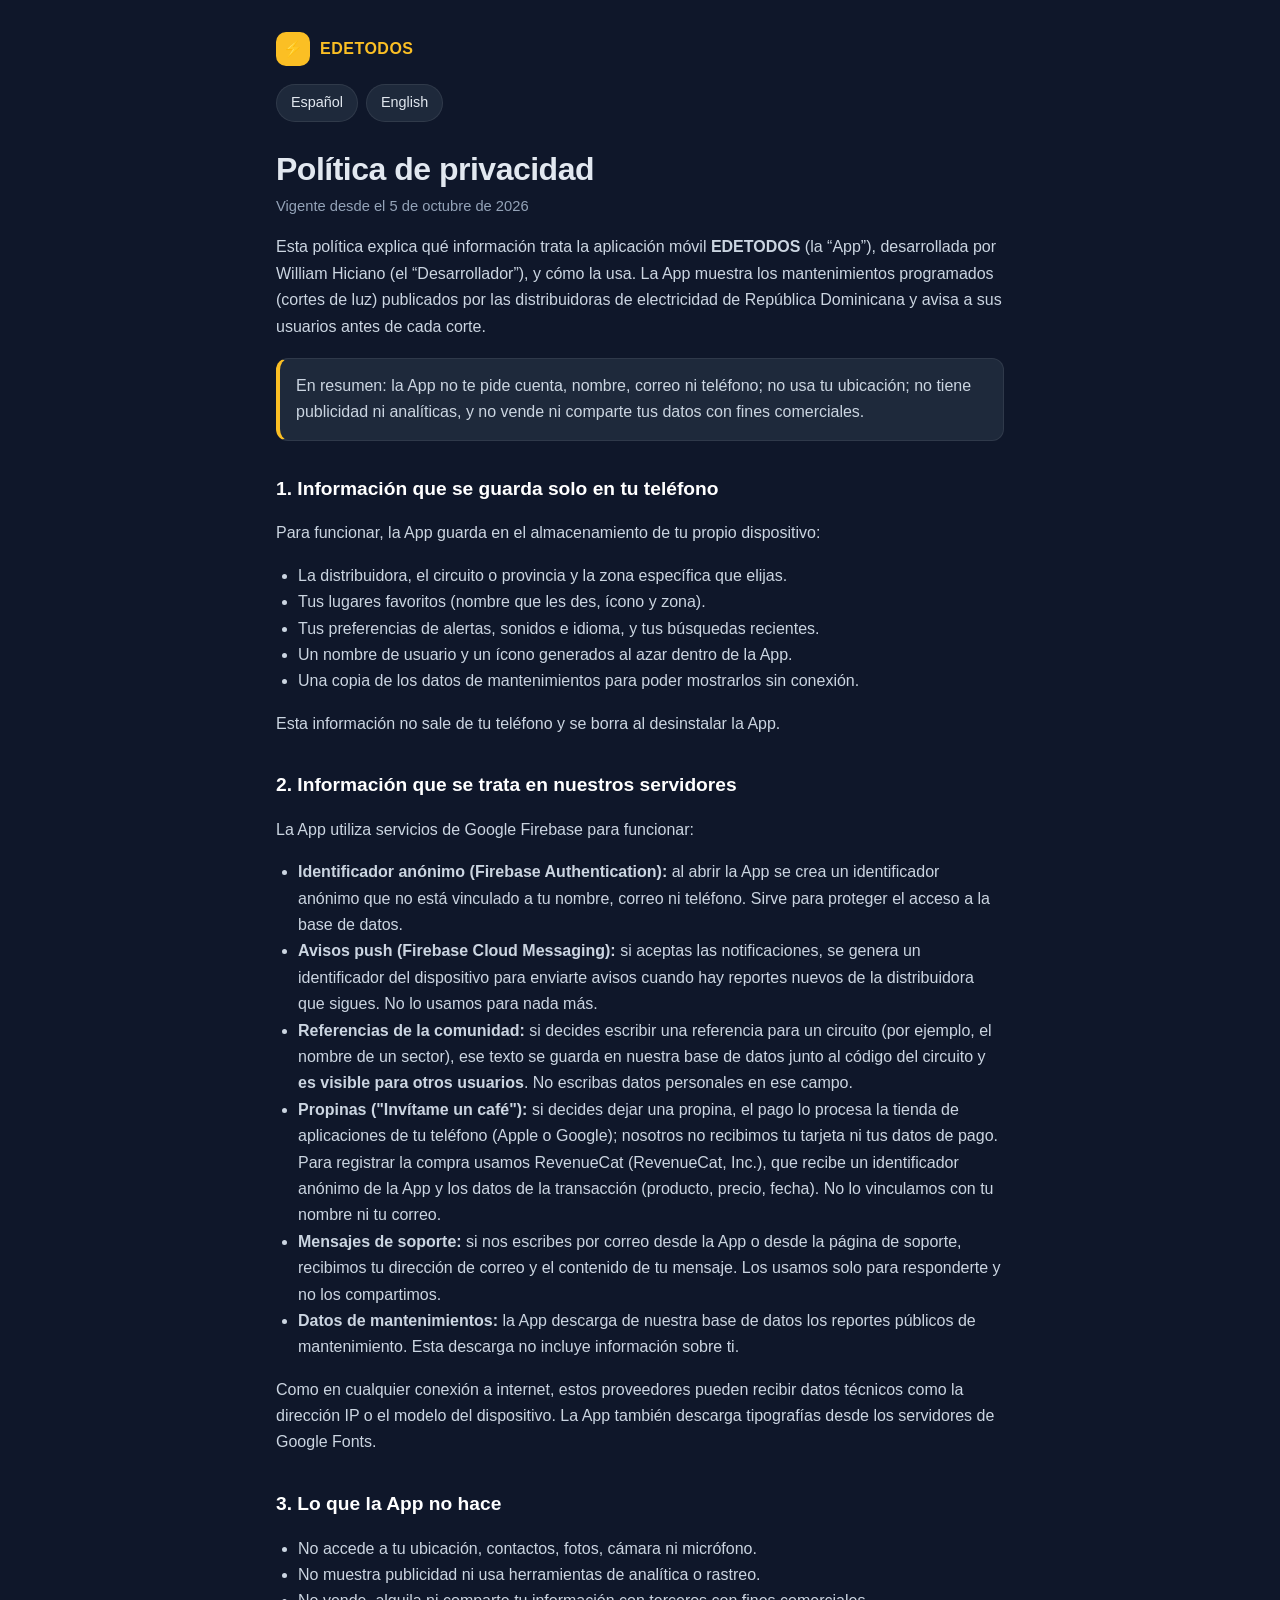
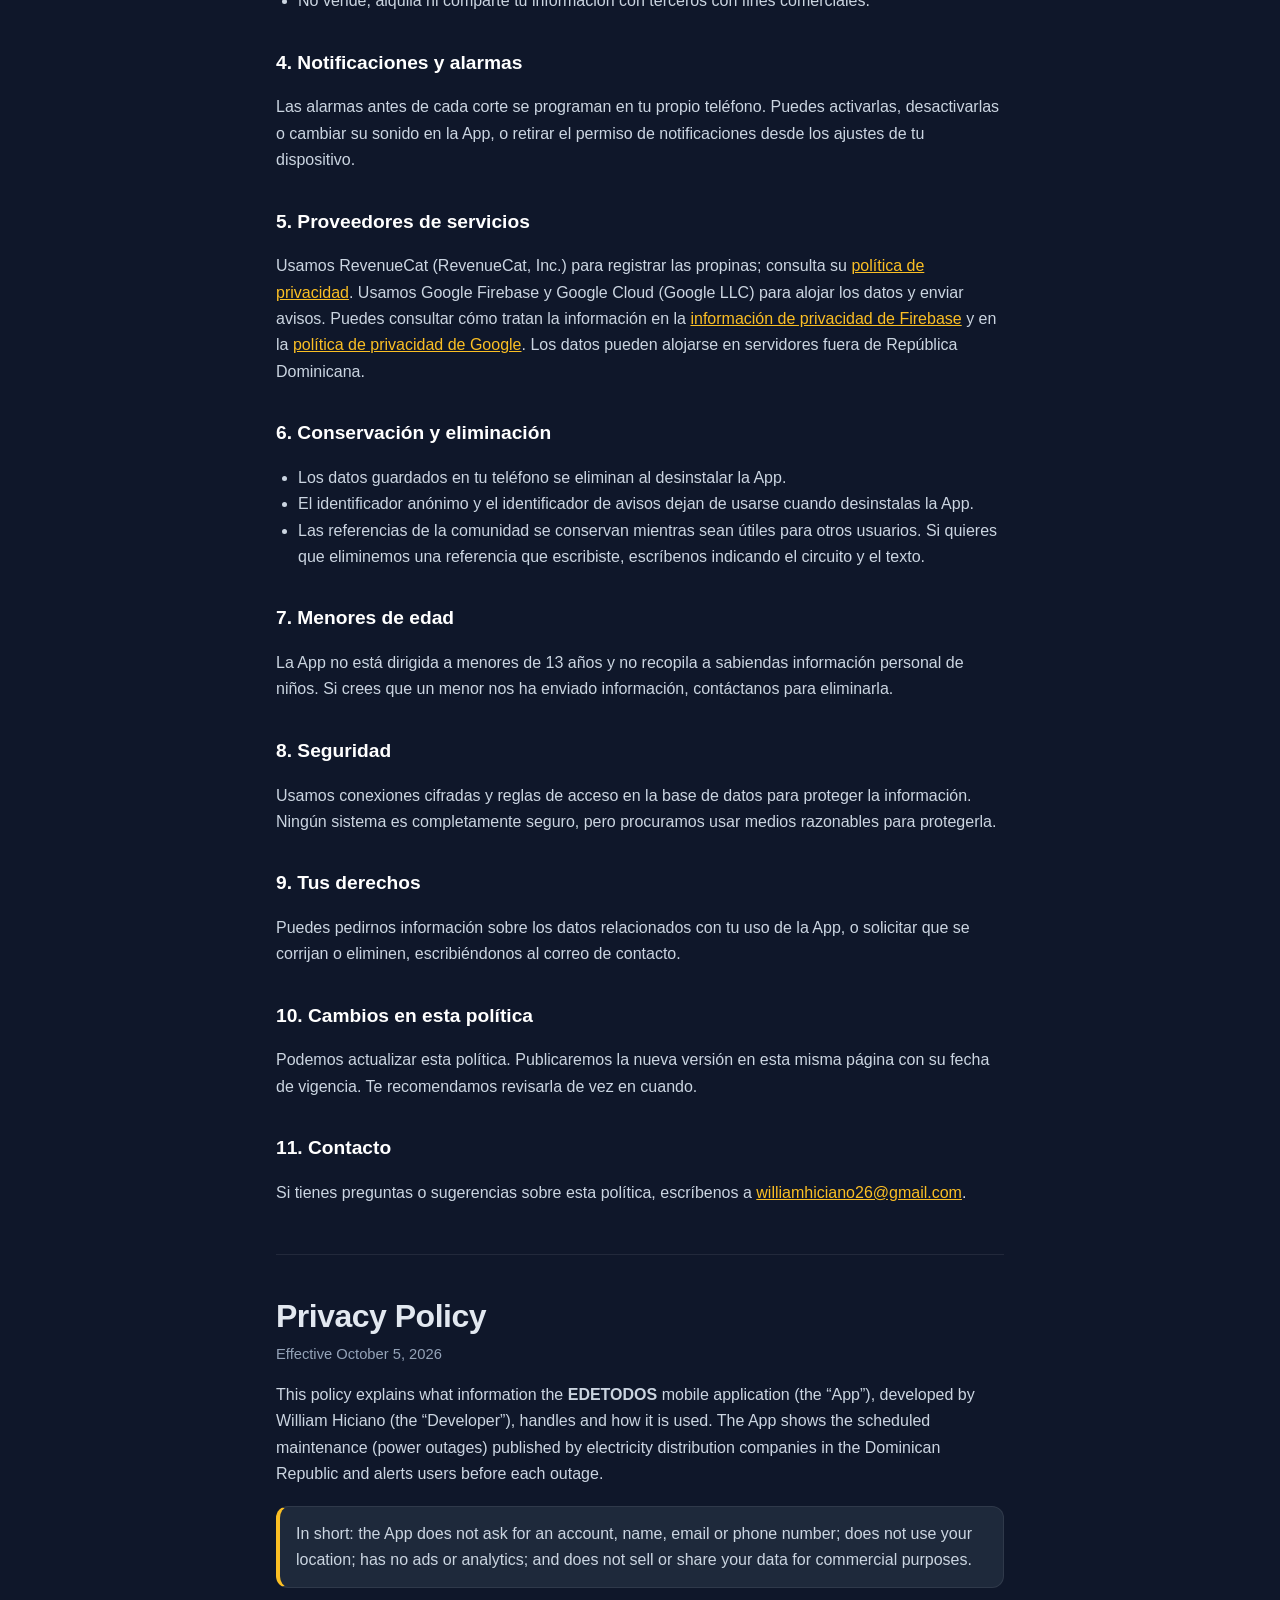
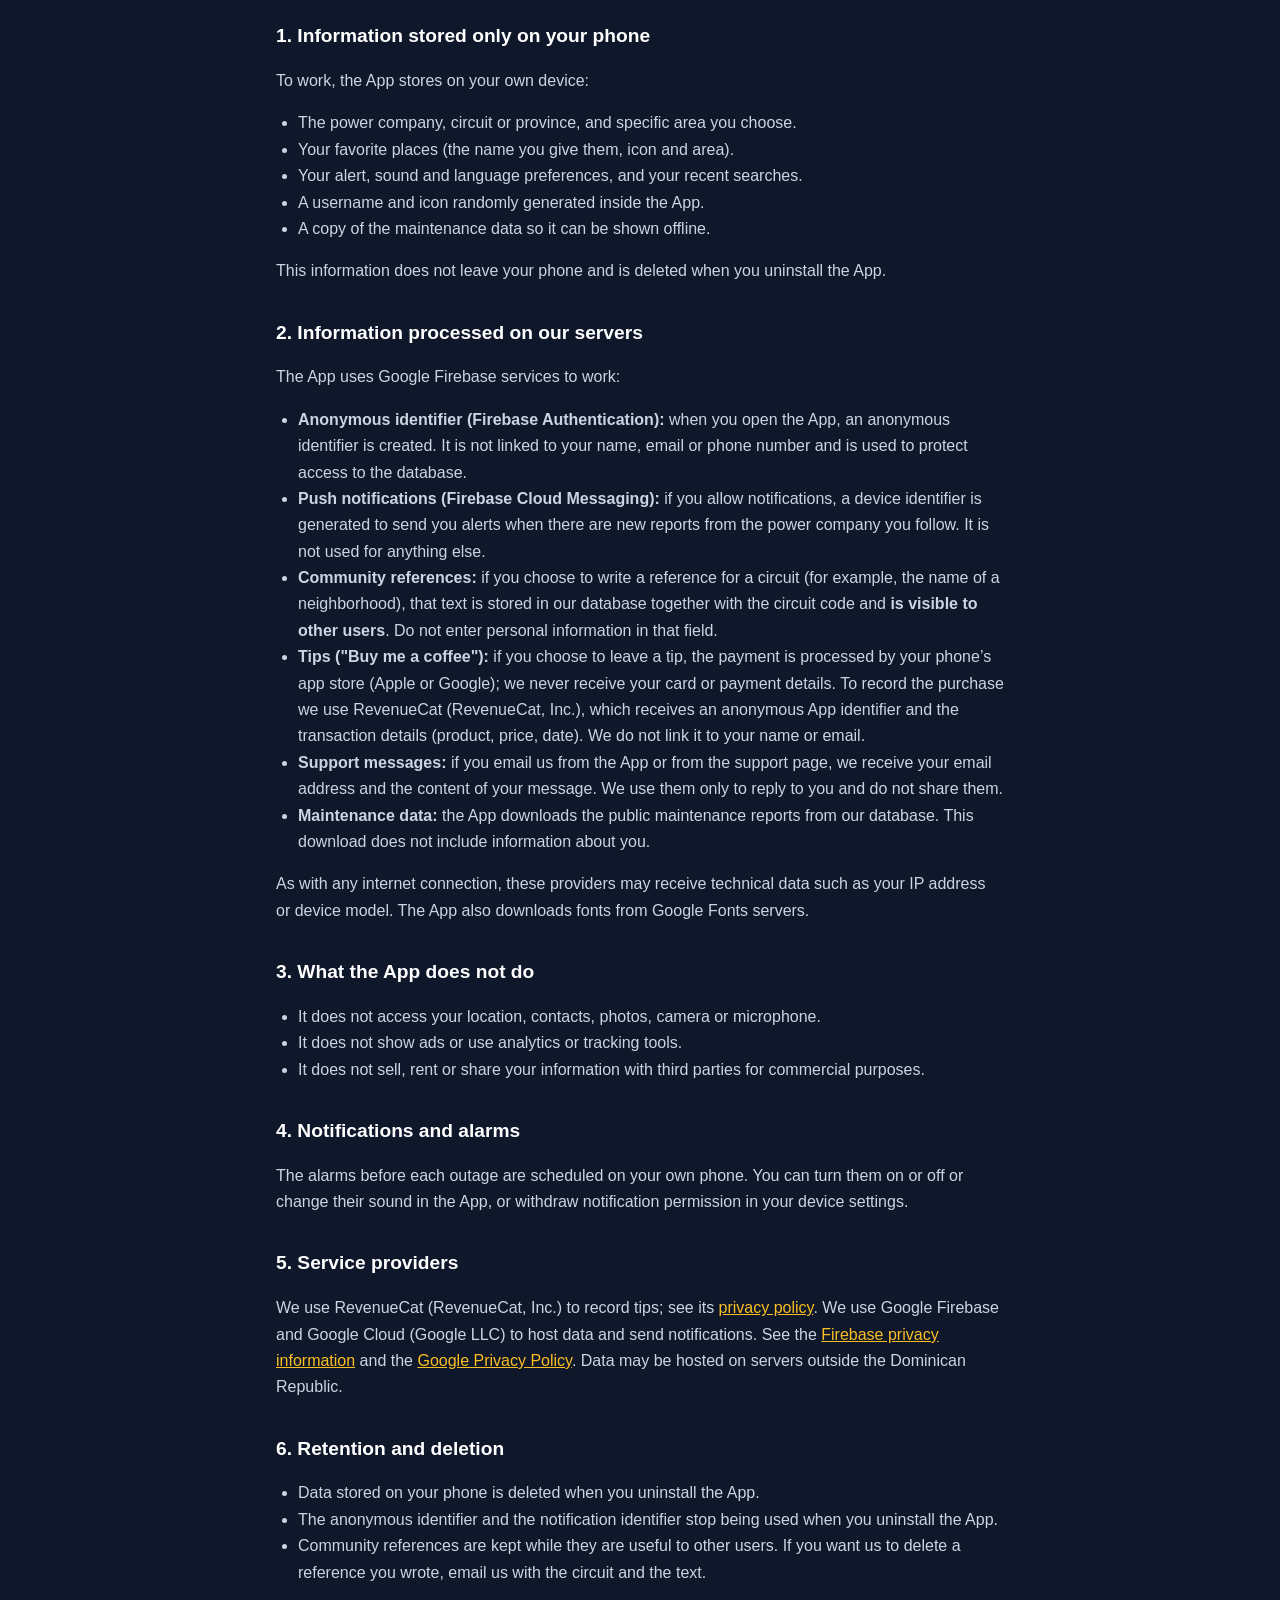
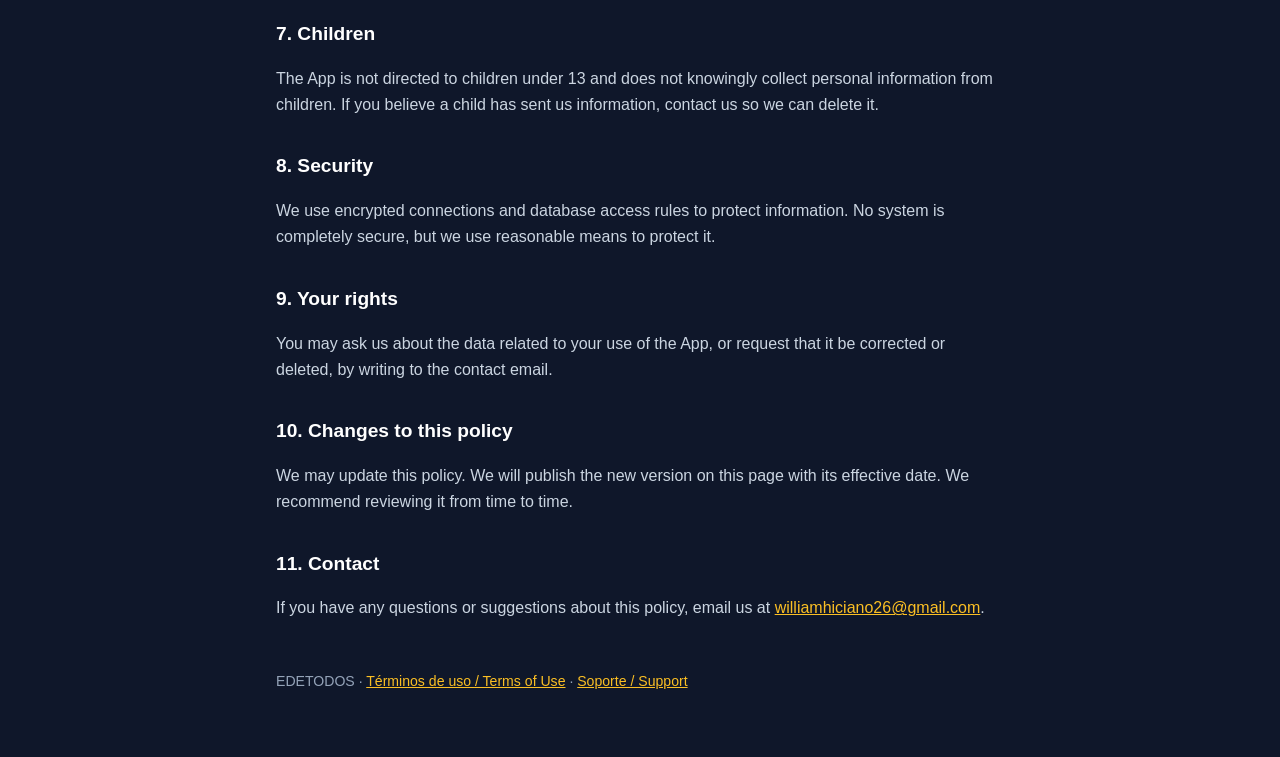
==== commit 9d0e15f5: "Propinas: textos neutrales para Apple y Google La política y los términos hablan de "la tienda de ap" ====
--- a/privacidad.html
+++ b/privacidad.html
@@ -39,7 +39,7 @@
       <li><strong>Identificador anónimo (Firebase Authentication):</strong> al abrir la App se crea un identificador anónimo que no está vinculado a tu nombre, correo ni teléfono. Sirve para proteger el acceso a la base de datos.</li>
       <li><strong>Avisos push (Firebase Cloud Messaging):</strong> si aceptas las notificaciones, se genera un identificador del dispositivo para enviarte avisos cuando hay reportes nuevos de la distribuidora que sigues. No lo usamos para nada más.</li>
       <li><strong>Referencias de la comunidad:</strong> si decides escribir una referencia para un circuito (por ejemplo, el nombre de un sector), ese texto se guarda en nuestra base de datos junto al código del circuito y <strong>es visible para otros usuarios</strong>. No escribas datos personales en ese campo.</li>
-      <li><strong>Propinas ("Invítame un café"):</strong> si decides dejar una propina, el pago lo procesa Apple; nosotros no recibimos tu tarjeta ni tus datos de pago. Para registrar la compra usamos RevenueCat (RevenueCat, Inc.), que recibe un identificador anónimo de la App y los datos de la transacción (producto, precio, fecha). No lo vinculamos con tu nombre ni tu correo.</li>
+      <li><strong>Propinas ("Invítame un café"):</strong> si decides dejar una propina, el pago lo procesa la tienda de aplicaciones de tu teléfono (Apple o Google); nosotros no recibimos tu tarjeta ni tus datos de pago. Para registrar la compra usamos RevenueCat (RevenueCat, Inc.), que recibe un identificador anónimo de la App y los datos de la transacción (producto, precio, fecha). No lo vinculamos con tu nombre ni tu correo.</li>
       <li><strong>Mensajes de soporte:</strong> si nos escribes por correo desde la App o desde la página de soporte, recibimos tu dirección de correo y el contenido de tu mensaje. Los usamos solo para responderte y no los compartimos.</li>
       <li><strong>Datos de mantenimientos:</strong> la App descarga de nuestra base de datos los reportes públicos de mantenimiento. Esta descarga no incluye información sobre ti.</li>
     </ul>
@@ -106,7 +106,7 @@
       <li><strong>Anonymous identifier (Firebase Authentication):</strong> when you open the App, an anonymous identifier is created. It is not linked to your name, email or phone number and is used to protect access to the database.</li>
       <li><strong>Push notifications (Firebase Cloud Messaging):</strong> if you allow notifications, a device identifier is generated to send you alerts when there are new reports from the power company you follow. It is not used for anything else.</li>
       <li><strong>Community references:</strong> if you choose to write a reference for a circuit (for example, the name of a neighborhood), that text is stored in our database together with the circuit code and <strong>is visible to other users</strong>. Do not enter personal information in that field.</li>
-      <li><strong>Tips ("Buy me a coffee"):</strong> if you choose to leave a tip, the payment is processed by Apple; we never receive your card or payment details. To record the purchase we use RevenueCat (RevenueCat, Inc.), which receives an anonymous App identifier and the transaction details (product, price, date). We do not link it to your name or email.</li>
+      <li><strong>Tips ("Buy me a coffee"):</strong> if you choose to leave a tip, the payment is processed by your phone’s app store (Apple or Google); we never receive your card or payment details. To record the purchase we use RevenueCat (RevenueCat, Inc.), which receives an anonymous App identifier and the transaction details (product, price, date). We do not link it to your name or email.</li>
       <li><strong>Support messages:</strong> if you email us from the App or from the support page, we receive your email address and the content of your message. We use them only to reply to you and do not share them.</li>
       <li><strong>Maintenance data:</strong> the App downloads the public maintenance reports from our database. This download does not include information about you.</li>
     </ul>
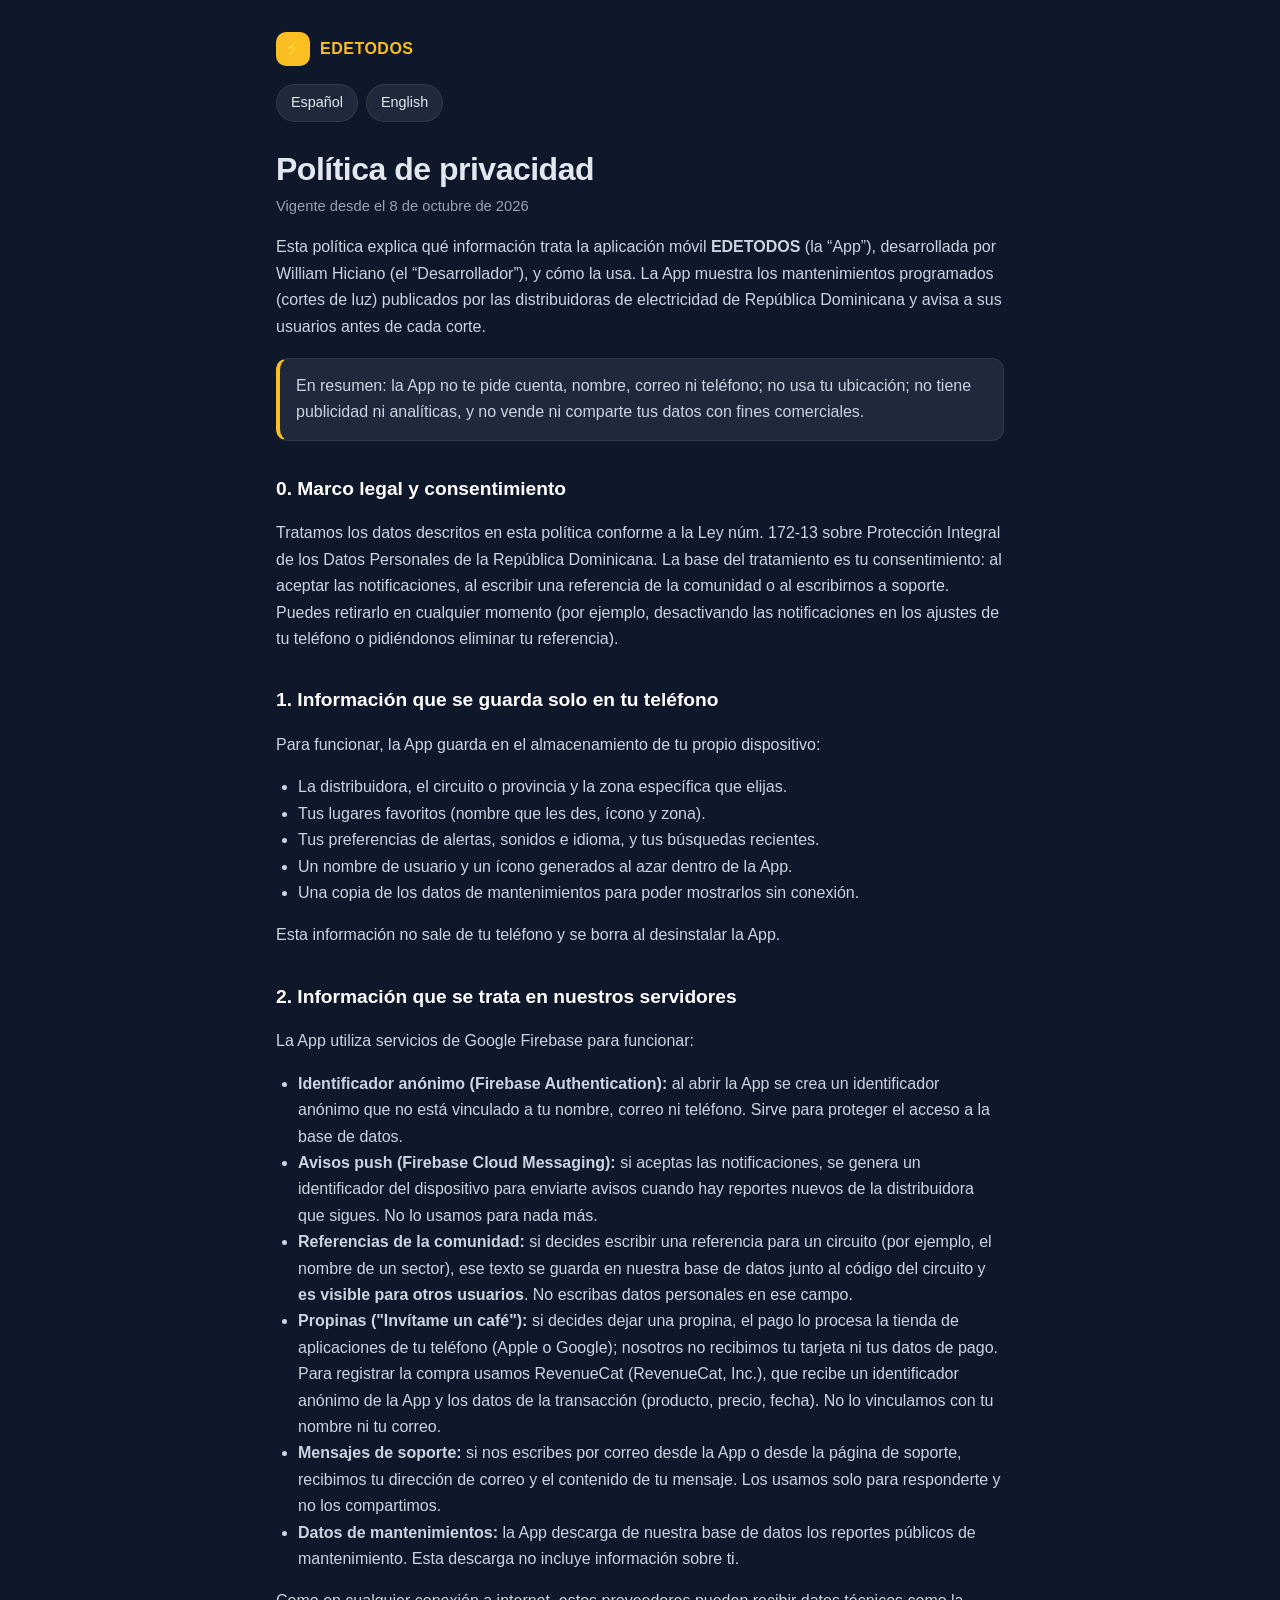
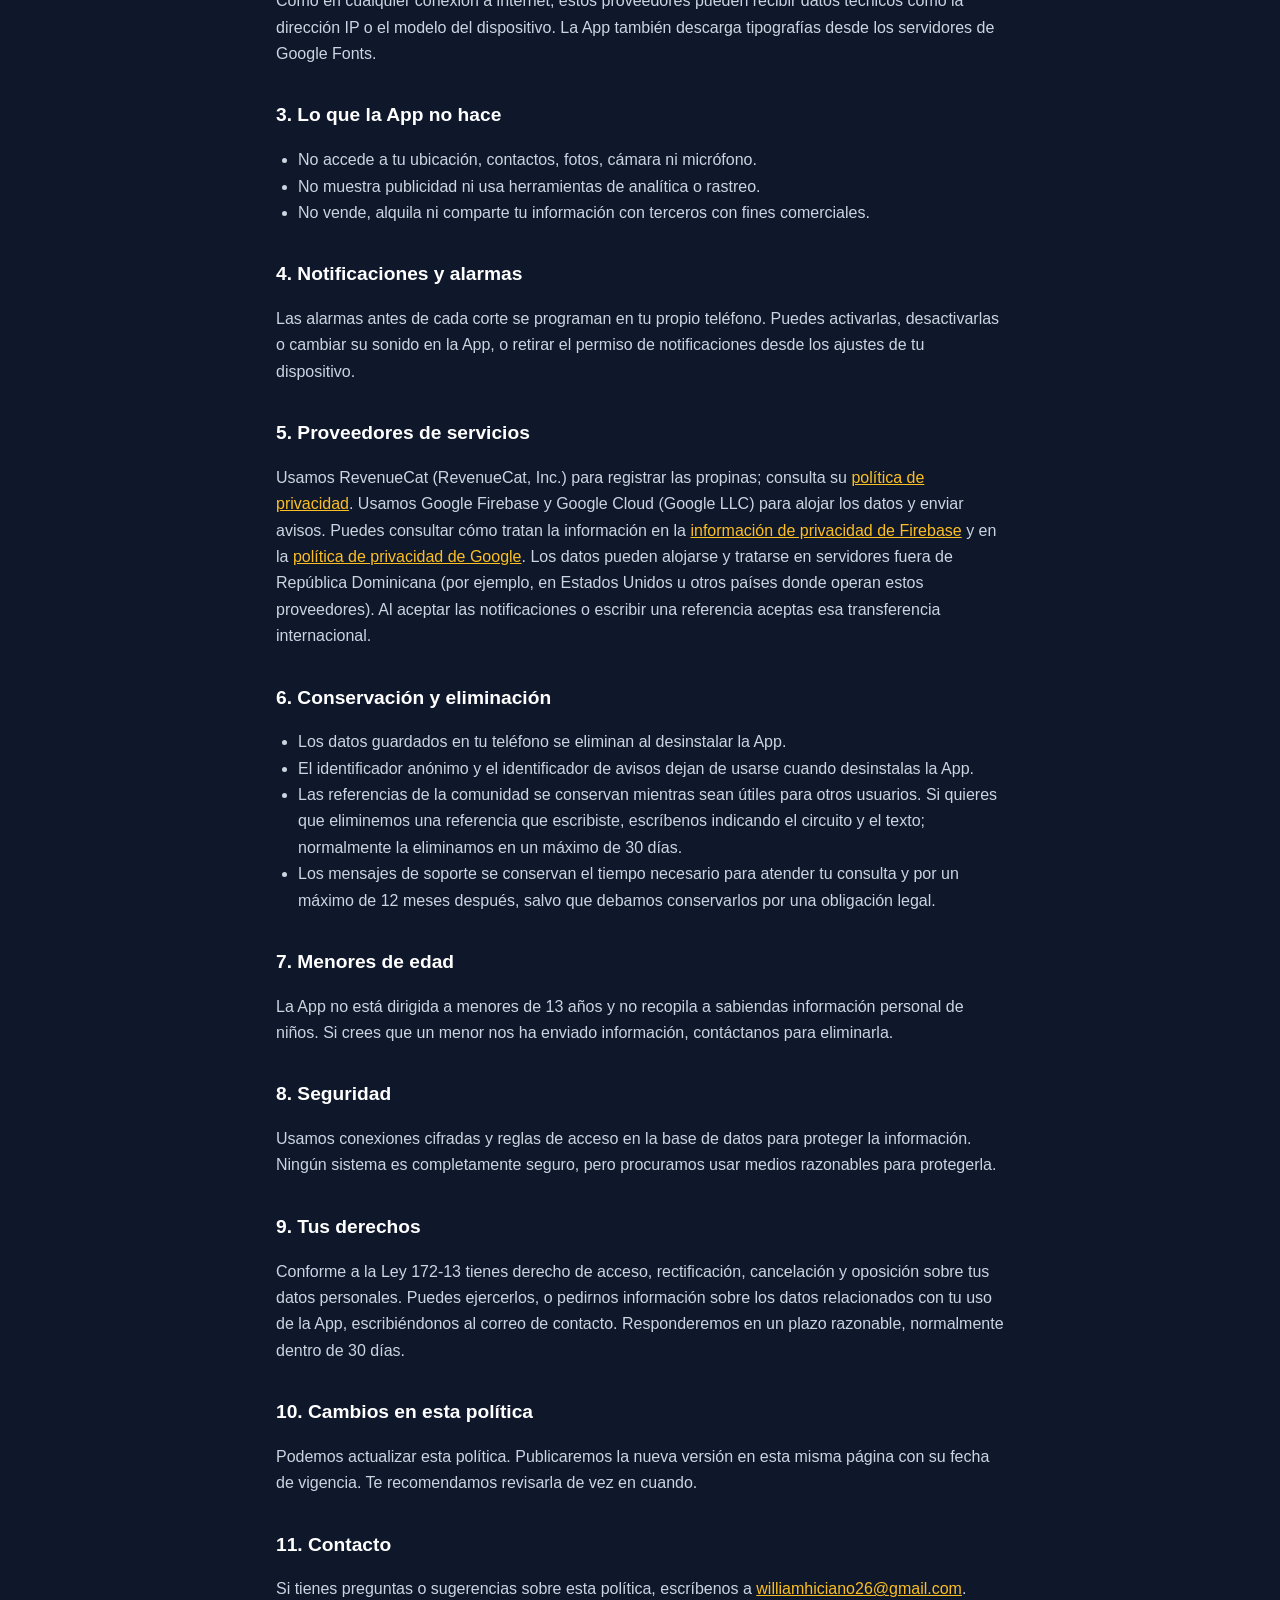
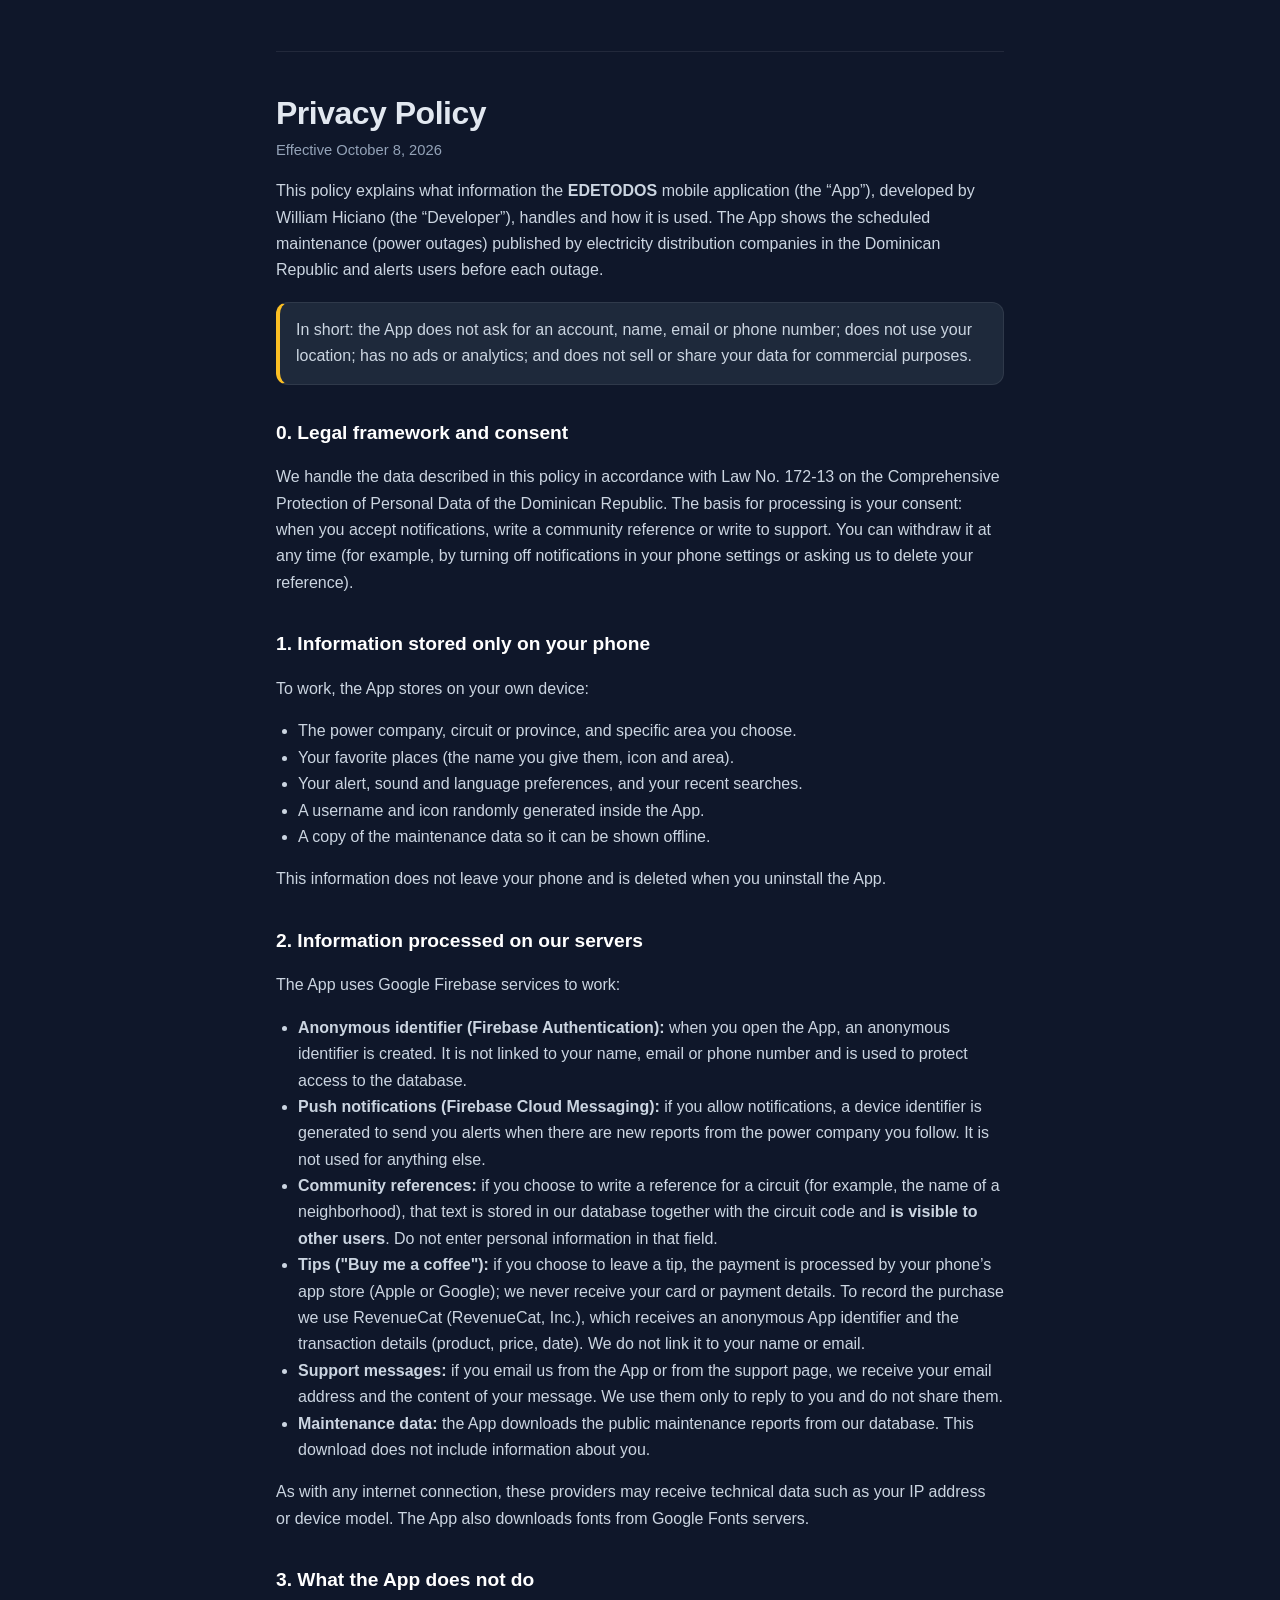
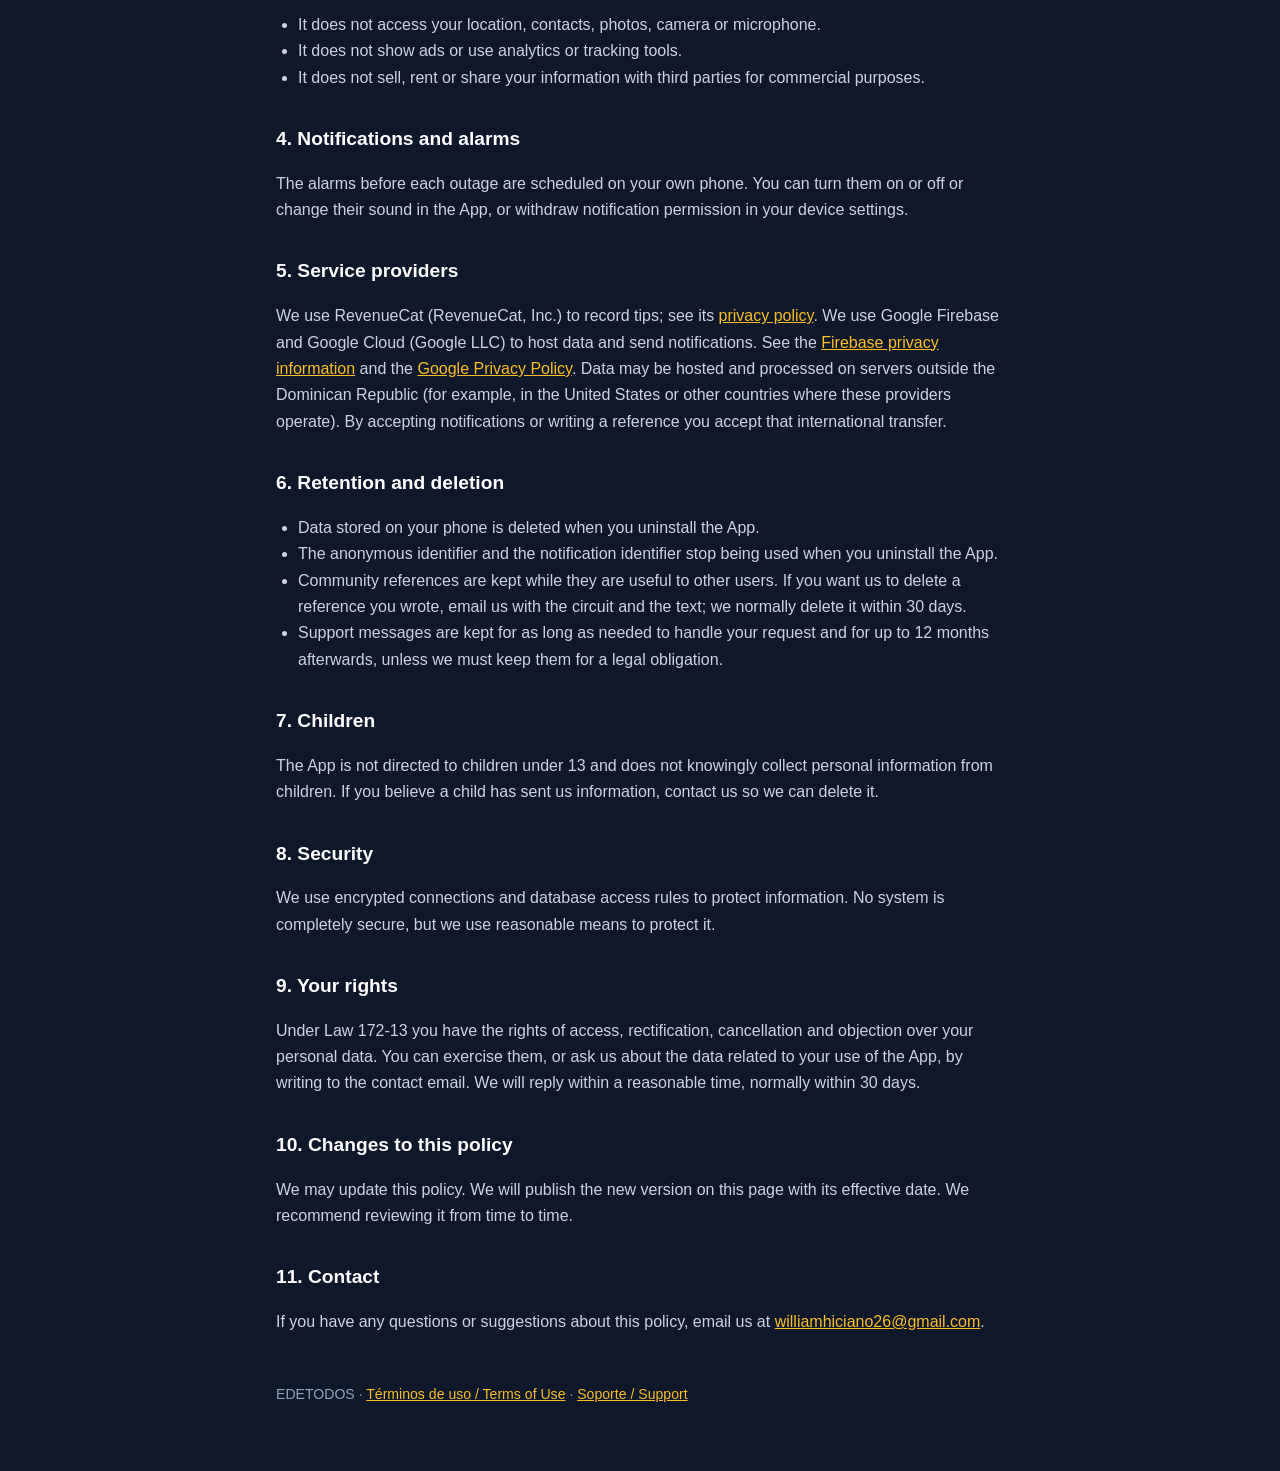
==== commit c3864f0d: "Actualiza términos y política de privacidad: averías, fuentes, Ley 172-13, marcas Co-Authored-By: Cl" ====
--- a/privacidad.html
+++ b/privacidad.html
@@ -16,11 +16,14 @@
 
   <section id="es" lang="es">
     <h1>Política de privacidad</h1>
-    <p class="fecha">Vigente desde el 5 de octubre de 2026</p>
+    <p class="fecha">Vigente desde el 8 de octubre de 2026</p>
 
     <p>Esta política explica qué información trata la aplicación móvil <strong>EDETODOS</strong> (la “App”), desarrollada por William Hiciano (el “Desarrollador”), y cómo la usa. La App muestra los mantenimientos programados (cortes de luz) publicados por las distribuidoras de electricidad de República Dominicana y avisa a sus usuarios antes de cada corte.</p>
 
     <div class="nota"><p>En resumen: la App no te pide cuenta, nombre, correo ni teléfono; no usa tu ubicación; no tiene publicidad ni analíticas, y no vende ni comparte tus datos con fines comerciales.</p></div>
+
+    <h2>0. Marco legal y consentimiento</h2>
+    <p>Tratamos los datos descritos en esta política conforme a la Ley núm. 172-13 sobre Protección Integral de los Datos Personales de la República Dominicana. La base del tratamiento es tu consentimiento: al aceptar las notificaciones, al escribir una referencia de la comunidad o al escribirnos a soporte. Puedes retirarlo en cualquier momento (por ejemplo, desactivando las notificaciones en los ajustes de tu teléfono o pidiéndonos eliminar tu referencia).</p>
 
     <h2>1. Información que se guarda solo en tu teléfono</h2>
     <p>Para funcionar, la App guarda en el almacenamiento de tu propio dispositivo:</p>
@@ -56,13 +59,14 @@
     <p>Las alarmas antes de cada corte se programan en tu propio teléfono. Puedes activarlas, desactivarlas o cambiar su sonido en la App, o retirar el permiso de notificaciones desde los ajustes de tu dispositivo.</p>
 
     <h2>5. Proveedores de servicios</h2>
-    <p>Usamos RevenueCat (RevenueCat, Inc.) para registrar las propinas; consulta su <a href="https://www.revenuecat.com/privacy" target="_blank" rel="noopener">política de privacidad</a>. Usamos Google Firebase y Google Cloud (Google LLC) para alojar los datos y enviar avisos. Puedes consultar cómo tratan la información en la <a href="https://firebase.google.com/support/privacy" target="_blank" rel="noopener">información de privacidad de Firebase</a> y en la <a href="https://policies.google.com/privacy" target="_blank" rel="noopener">política de privacidad de Google</a>. Los datos pueden alojarse en servidores fuera de República Dominicana.</p>
+    <p>Usamos RevenueCat (RevenueCat, Inc.) para registrar las propinas; consulta su <a href="https://www.revenuecat.com/privacy" target="_blank" rel="noopener">política de privacidad</a>. Usamos Google Firebase y Google Cloud (Google LLC) para alojar los datos y enviar avisos. Puedes consultar cómo tratan la información en la <a href="https://firebase.google.com/support/privacy" target="_blank" rel="noopener">información de privacidad de Firebase</a> y en la <a href="https://policies.google.com/privacy" target="_blank" rel="noopener">política de privacidad de Google</a>. Los datos pueden alojarse y tratarse en servidores fuera de República Dominicana (por ejemplo, en Estados Unidos u otros países donde operan estos proveedores). Al aceptar las notificaciones o escribir una referencia aceptas esa transferencia internacional.</p>
 
     <h2>6. Conservación y eliminación</h2>
     <ul>
       <li>Los datos guardados en tu teléfono se eliminan al desinstalar la App.</li>
       <li>El identificador anónimo y el identificador de avisos dejan de usarse cuando desinstalas la App.</li>
-      <li>Las referencias de la comunidad se conservan mientras sean útiles para otros usuarios. Si quieres que eliminemos una referencia que escribiste, escríbenos indicando el circuito y el texto.</li>
+      <li>Las referencias de la comunidad se conservan mientras sean útiles para otros usuarios. Si quieres que eliminemos una referencia que escribiste, escríbenos indicando el circuito y el texto; normalmente la eliminamos en un máximo de 30 días.</li>
+      <li>Los mensajes de soporte se conservan el tiempo necesario para atender tu consulta y por un máximo de 12 meses después, salvo que debamos conservarlos por una obligación legal.</li>
     </ul>
 
     <h2>7. Menores de edad</h2>
@@ -72,7 +76,7 @@
     <p>Usamos conexiones cifradas y reglas de acceso en la base de datos para proteger la información. Ningún sistema es completamente seguro, pero procuramos usar medios razonables para protegerla.</p>
 
     <h2>9. Tus derechos</h2>
-    <p>Puedes pedirnos información sobre los datos relacionados con tu uso de la App, o solicitar que se corrijan o eliminen, escribiéndonos al correo de contacto.</p>
+    <p>Conforme a la Ley 172-13 tienes derecho de acceso, rectificación, cancelación y oposición sobre tus datos personales. Puedes ejercerlos, o pedirnos información sobre los datos relacionados con tu uso de la App, escribiéndonos al correo de contacto. Responderemos en un plazo razonable, normalmente dentro de 30 días.</p>
 
     <h2>10. Cambios en esta política</h2>
     <p>Podemos actualizar esta política. Publicaremos la nueva versión en esta misma página con su fecha de vigencia. Te recomendamos revisarla de vez en cuando.</p>
@@ -83,11 +87,14 @@
 
   <section id="en" lang="en">
     <h1>Privacy Policy</h1>
-    <p class="fecha">Effective October 5, 2026</p>
+    <p class="fecha">Effective October 8, 2026</p>
 
     <p>This policy explains what information the <strong>EDETODOS</strong> mobile application (the “App”), developed by William Hiciano (the “Developer”), handles and how it is used. The App shows the scheduled maintenance (power outages) published by electricity distribution companies in the Dominican Republic and alerts users before each outage.</p>
 
     <div class="nota"><p>In short: the App does not ask for an account, name, email or phone number; does not use your location; has no ads or analytics; and does not sell or share your data for commercial purposes.</p></div>
+
+    <h2>0. Legal framework and consent</h2>
+    <p>We handle the data described in this policy in accordance with Law No. 172-13 on the Comprehensive Protection of Personal Data of the Dominican Republic. The basis for processing is your consent: when you accept notifications, write a community reference or write to support. You can withdraw it at any time (for example, by turning off notifications in your phone settings or asking us to delete your reference).</p>
 
     <h2>1. Information stored only on your phone</h2>
     <p>To work, the App stores on your own device:</p>
@@ -123,13 +130,14 @@
     <p>The alarms before each outage are scheduled on your own phone. You can turn them on or off or change their sound in the App, or withdraw notification permission in your device settings.</p>
 
     <h2>5. Service providers</h2>
-    <p>We use RevenueCat (RevenueCat, Inc.) to record tips; see its <a href="https://www.revenuecat.com/privacy" target="_blank" rel="noopener">privacy policy</a>. We use Google Firebase and Google Cloud (Google LLC) to host data and send notifications. See the <a href="https://firebase.google.com/support/privacy" target="_blank" rel="noopener">Firebase privacy information</a> and the <a href="https://policies.google.com/privacy" target="_blank" rel="noopener">Google Privacy Policy</a>. Data may be hosted on servers outside the Dominican Republic.</p>
+    <p>We use RevenueCat (RevenueCat, Inc.) to record tips; see its <a href="https://www.revenuecat.com/privacy" target="_blank" rel="noopener">privacy policy</a>. We use Google Firebase and Google Cloud (Google LLC) to host data and send notifications. See the <a href="https://firebase.google.com/support/privacy" target="_blank" rel="noopener">Firebase privacy information</a> and the <a href="https://policies.google.com/privacy" target="_blank" rel="noopener">Google Privacy Policy</a>. Data may be hosted and processed on servers outside the Dominican Republic (for example, in the United States or other countries where these providers operate). By accepting notifications or writing a reference you accept that international transfer.</p>
 
     <h2>6. Retention and deletion</h2>
     <ul>
       <li>Data stored on your phone is deleted when you uninstall the App.</li>
       <li>The anonymous identifier and the notification identifier stop being used when you uninstall the App.</li>
-      <li>Community references are kept while they are useful to other users. If you want us to delete a reference you wrote, email us with the circuit and the text.</li>
+      <li>Community references are kept while they are useful to other users. If you want us to delete a reference you wrote, email us with the circuit and the text; we normally delete it within 30 days.</li>
+      <li>Support messages are kept for as long as needed to handle your request and for up to 12 months afterwards, unless we must keep them for a legal obligation.</li>
     </ul>
 
     <h2>7. Children</h2>
@@ -139,7 +147,7 @@
     <p>We use encrypted connections and database access rules to protect information. No system is completely secure, but we use reasonable means to protect it.</p>
 
     <h2>9. Your rights</h2>
-    <p>You may ask us about the data related to your use of the App, or request that it be corrected or deleted, by writing to the contact email.</p>
+    <p>Under Law 172-13 you have the rights of access, rectification, cancellation and objection over your personal data. You can exercise them, or ask us about the data related to your use of the App, by writing to the contact email. We will reply within a reasonable time, normally within 30 days.</p>
 
     <h2>10. Changes to this policy</h2>
     <p>We may update this policy. We will publish the new version on this page with its effective date. We recommend reviewing it from time to time.</p>
